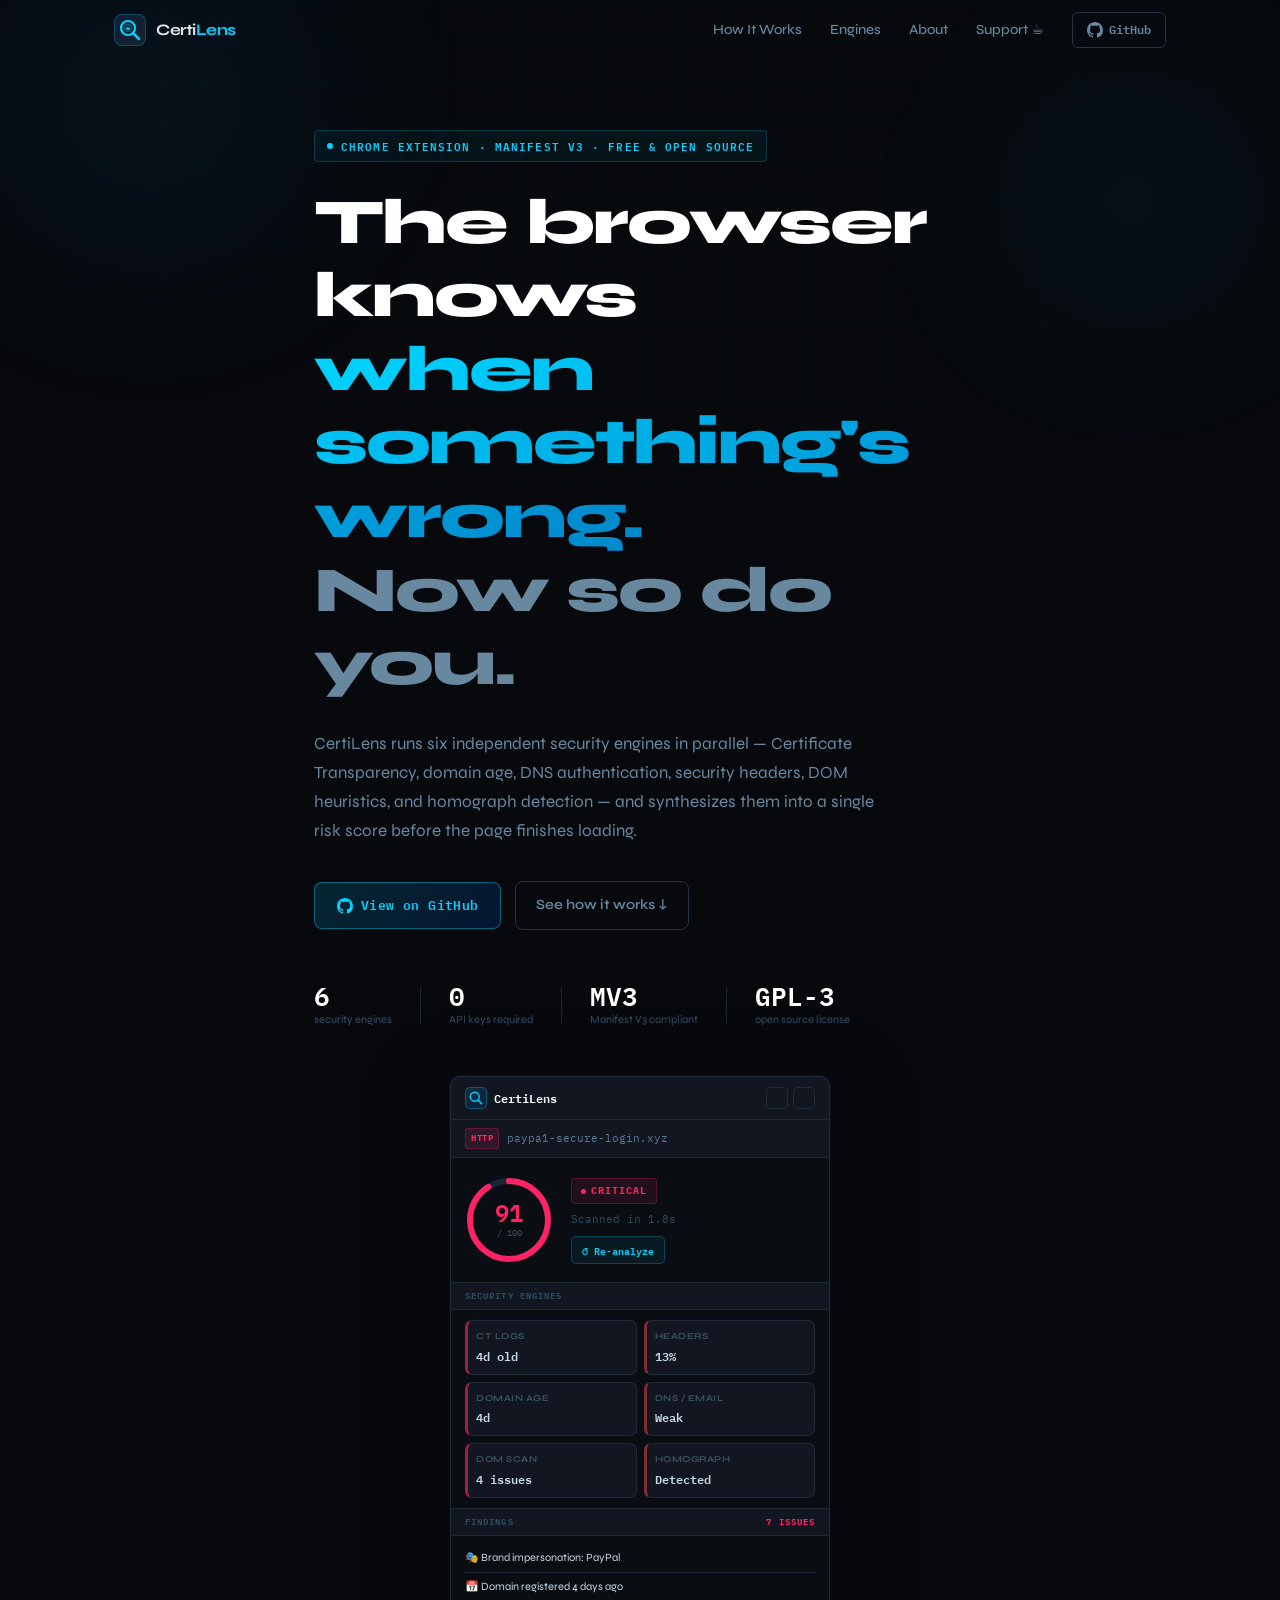
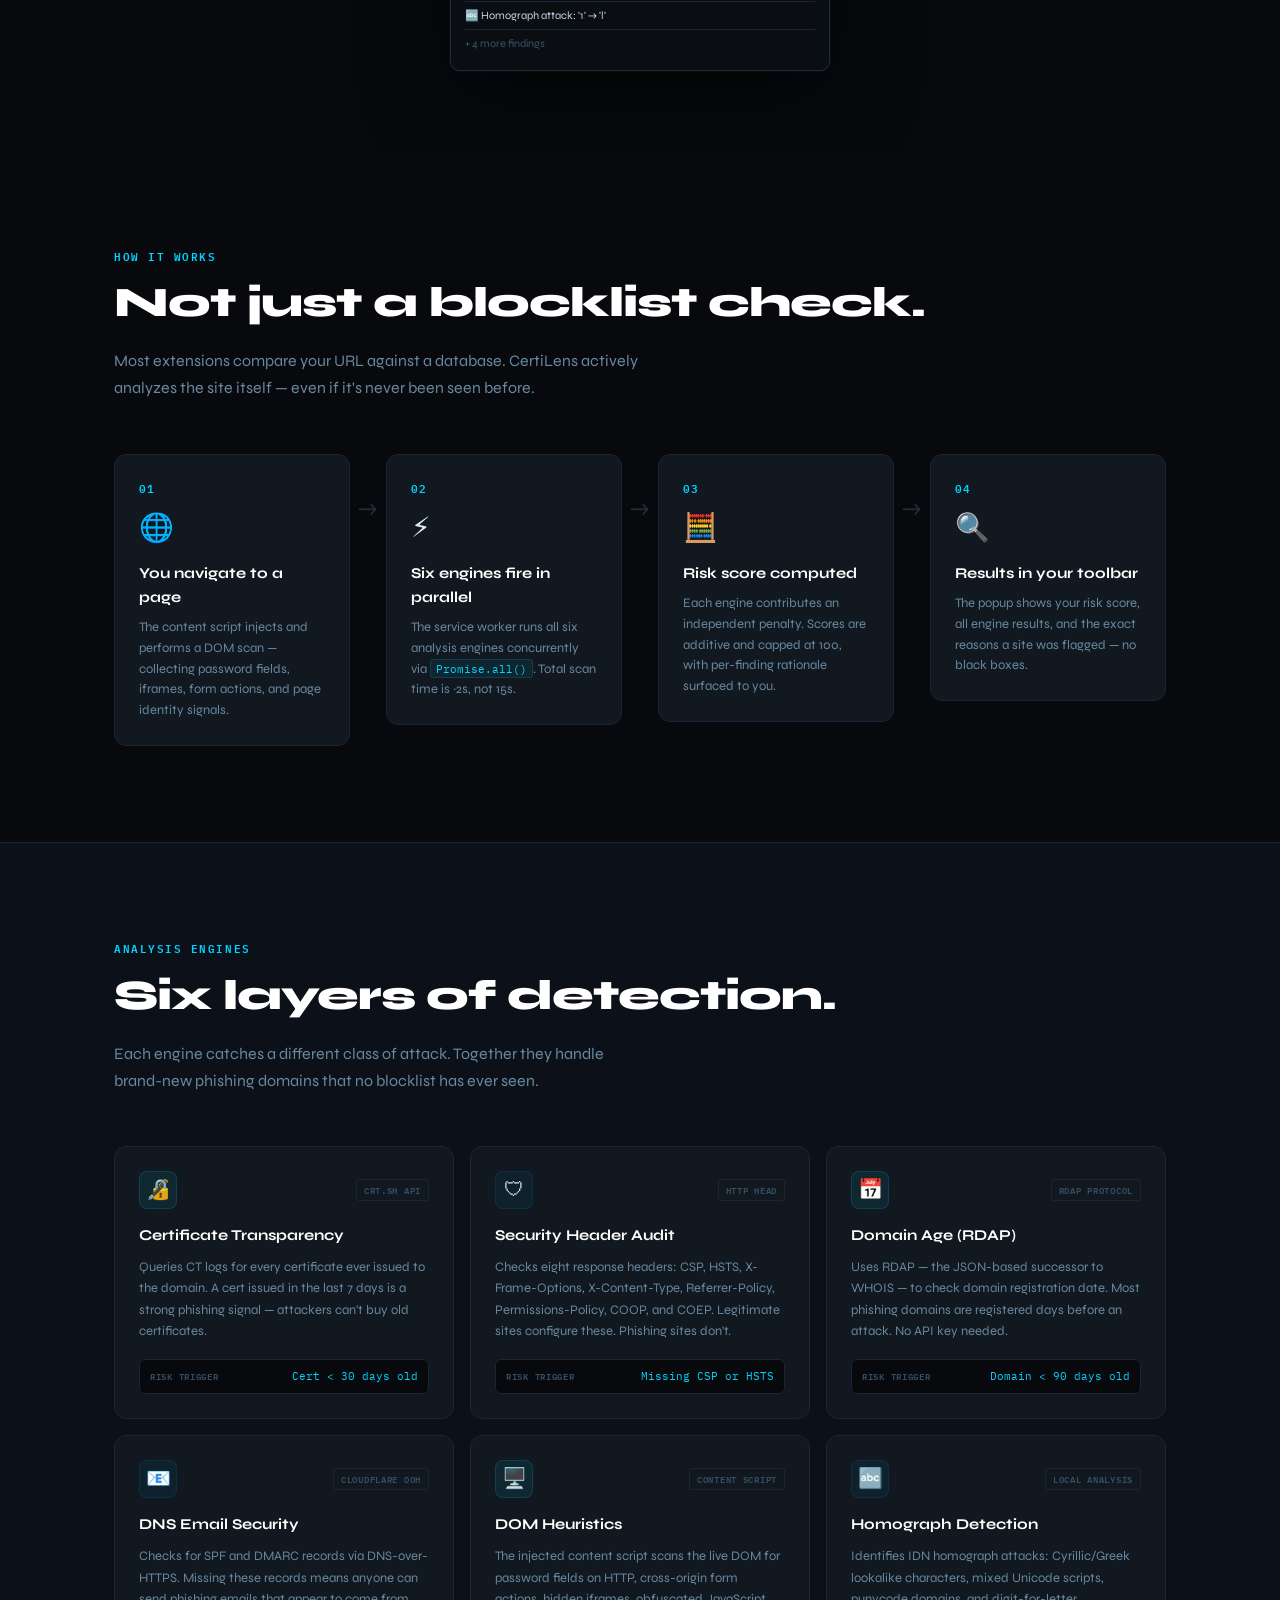
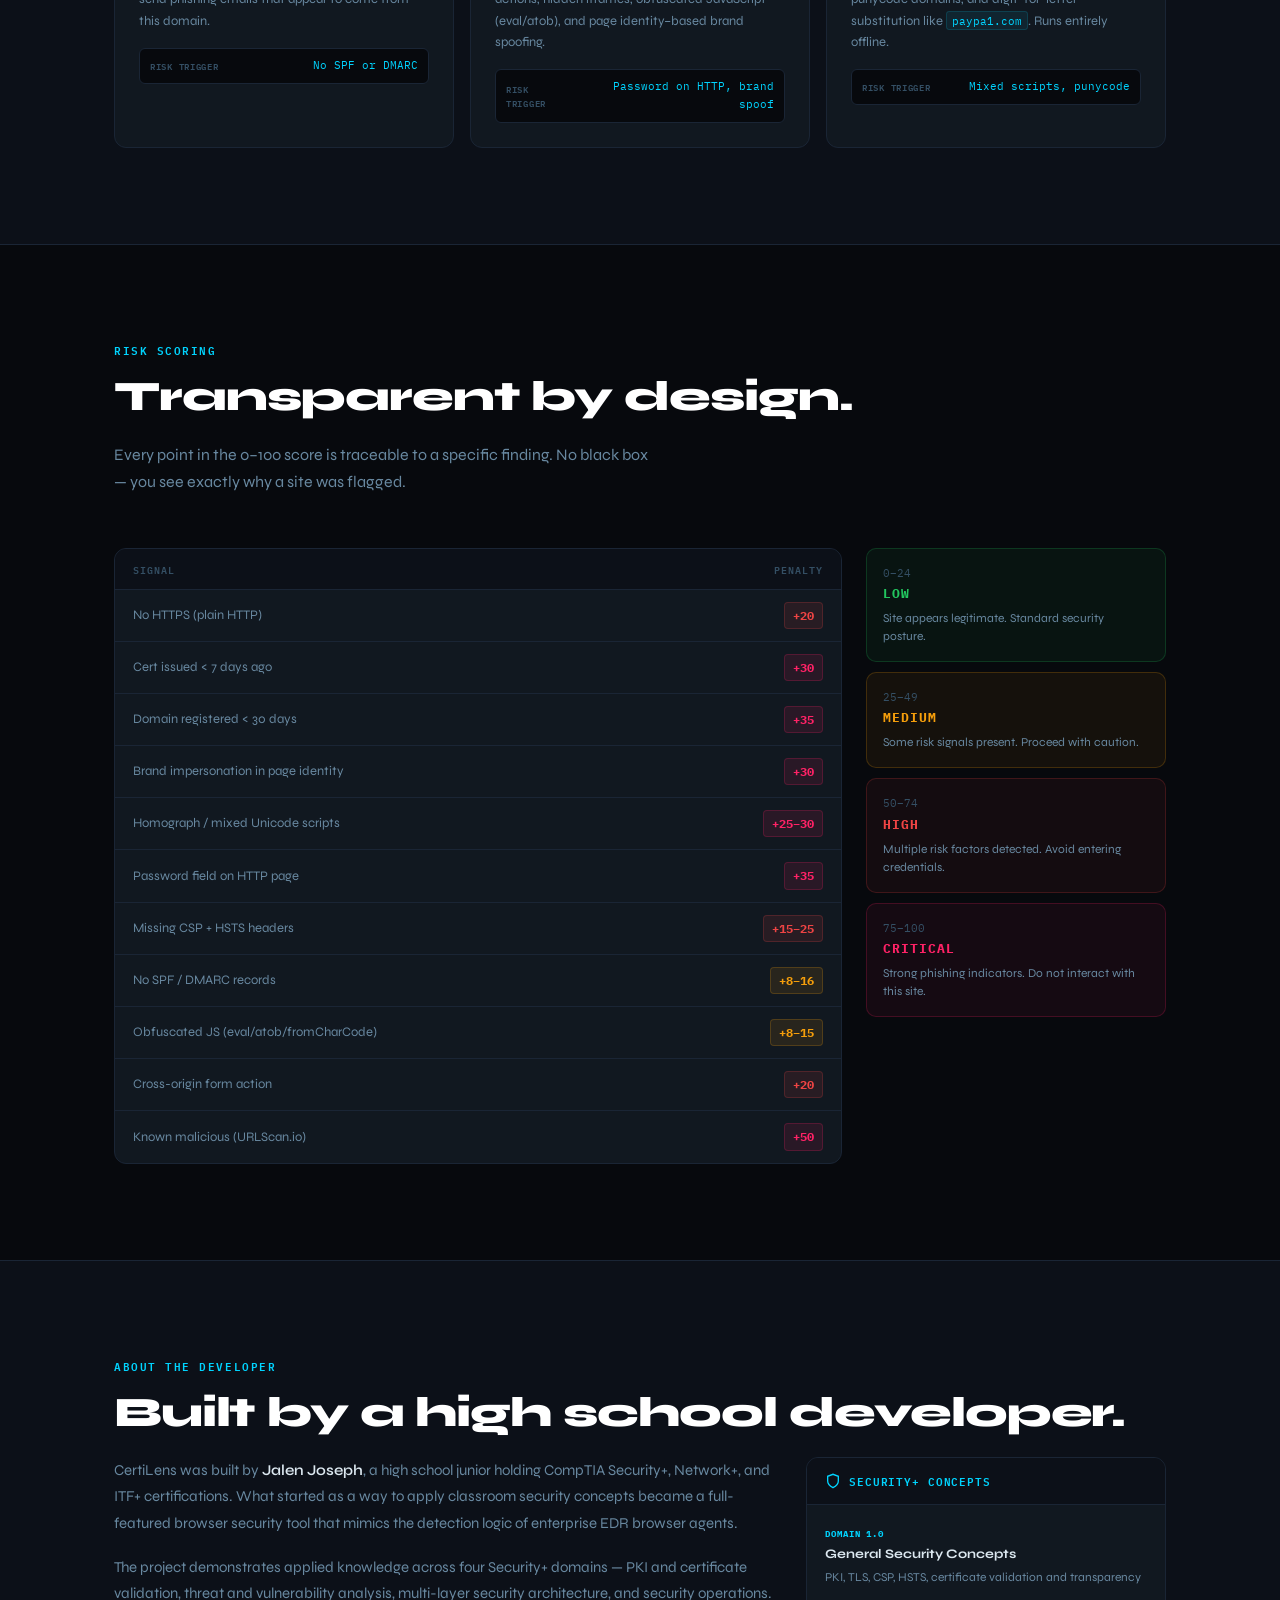
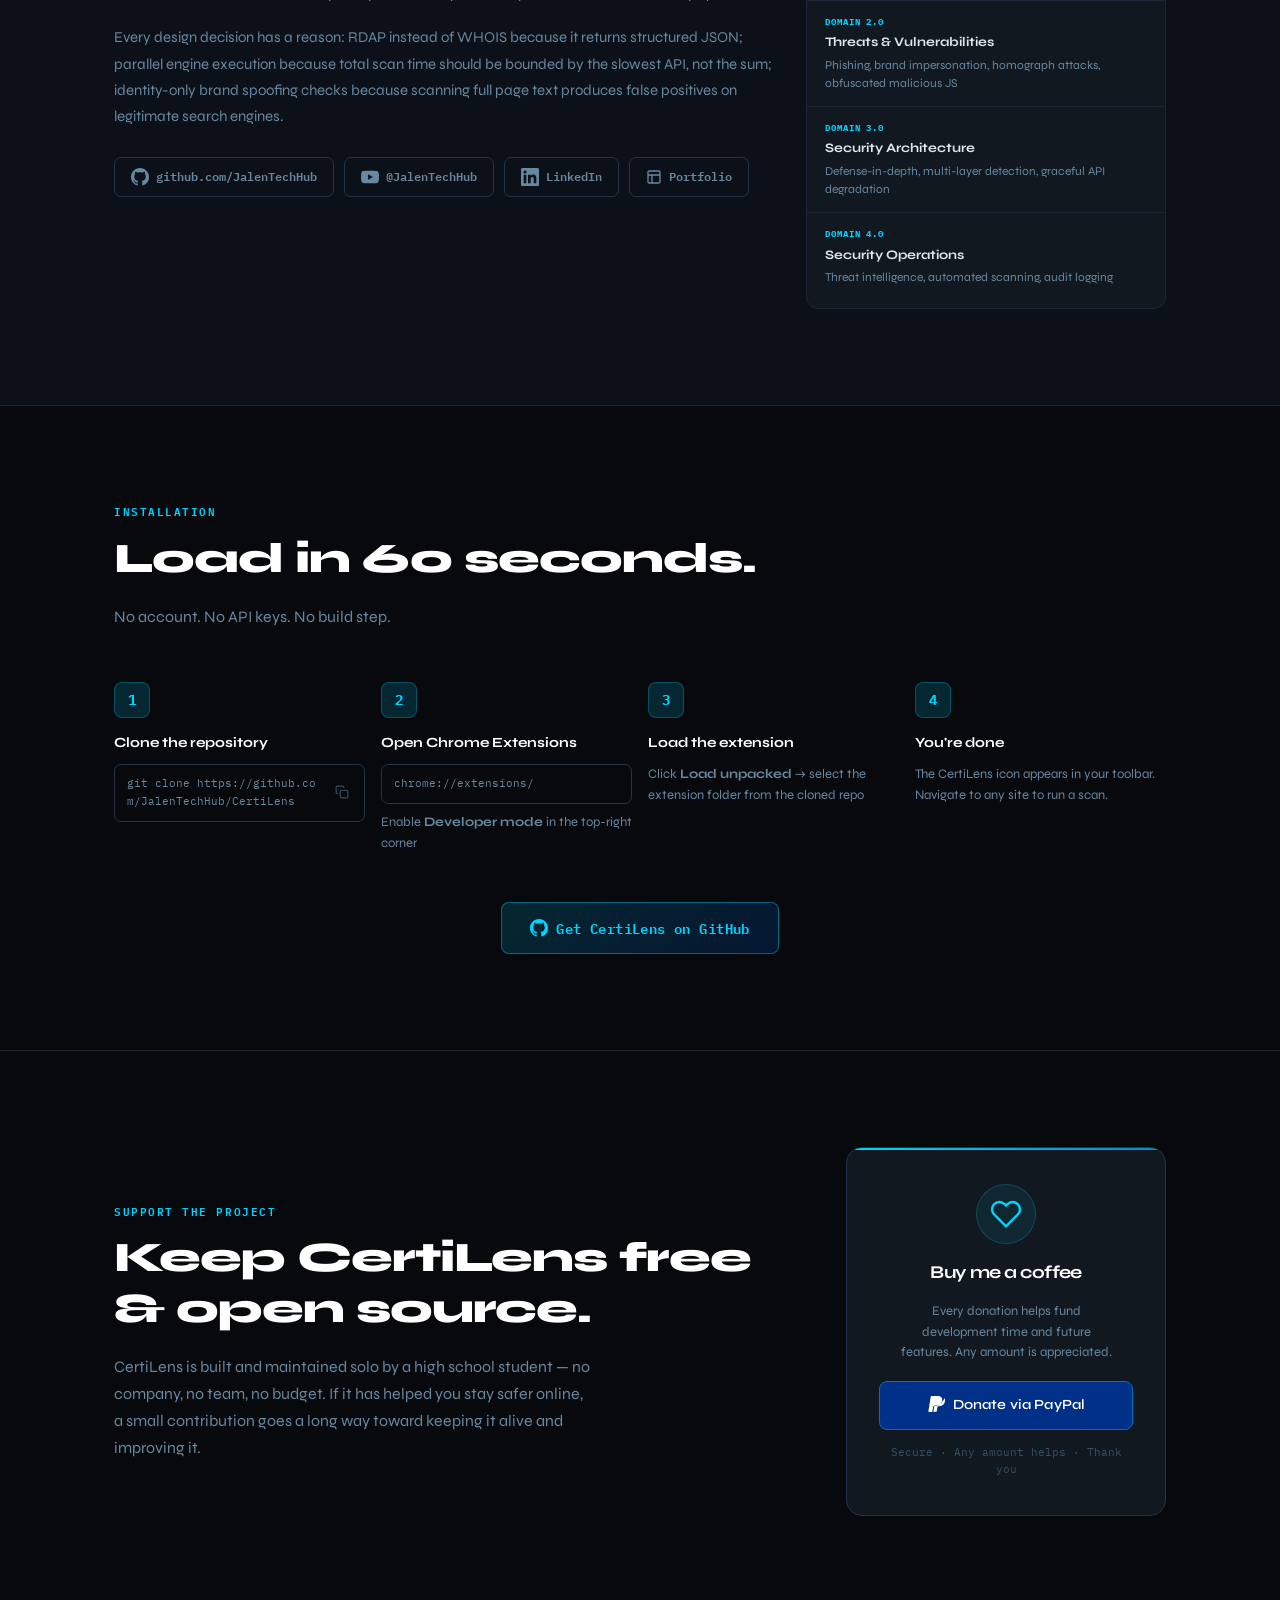
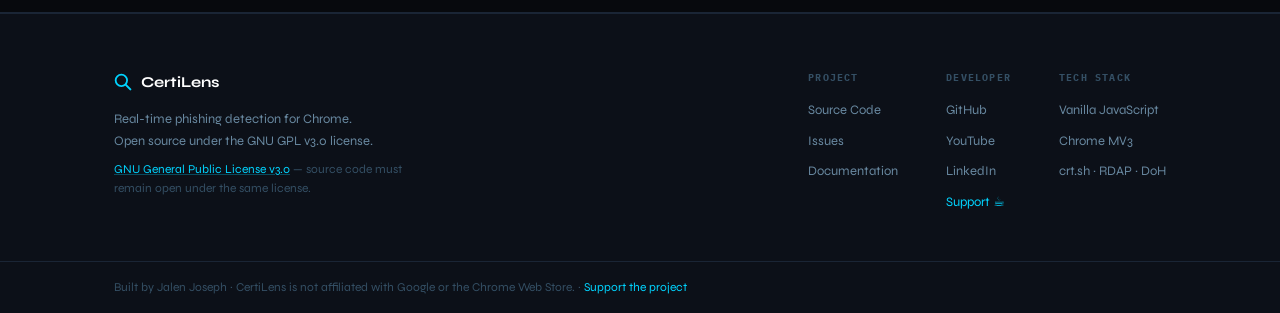
==== index.html @ ed98ba2c "Website Files Added" ====
<!DOCTYPE html>
<html lang="en">
<head>
  <meta charset="UTF-8">
  <meta name="viewport" content="width=device-width, initial-scale=1.0">
  <title>CertiLens — Real-Time Phishing Detection</title>
  <meta name="description" content="CertiLens is a Chrome extension that performs real-time phishing detection using Certificate Transparency logs, security header auditing, WHOIS domain analysis, and DOM heuristics.">
  <meta property="og:title" content="CertiLens — Real-Time Phishing Detection">
  <meta property="og:description" content="Six independent security engines. One risk score. Built by a high school developer passionate about cybersecurity.">
  <meta property="og:type" content="website">
  <link rel="preconnect" href="https://fonts.googleapis.com">
  <link rel="preconnect" href="https://fonts.gstatic.com" crossorigin>
  <link href="https://fonts.googleapis.com/css2?family=IBM+Plex+Mono:ital,wght@0,300;0,400;0,600;1,400&family=Syne:wght@400;600;700;800&display=swap" rel="stylesheet">
  <link rel="stylesheet" href="style.css">
</head>
<body>

  <!-- ── NAV ── -->
  <nav class="nav" id="nav">
    <div class="nav-inner">
      <a href="#" class="nav-logo">
        <div class="nav-logo-mark">
          <svg width="22" height="22" viewBox="0 0 22 22" fill="none">
            <circle cx="9" cy="9" r="7" stroke="#00d4ff" stroke-width="2.2"/>
            <line x1="14.5" y1="14.5" x2="20" y2="20" stroke="#00d4ff" stroke-width="2.5" stroke-linecap="round"/>
            <circle cx="9" cy="9" r="3.5" fill="none" stroke="rgba(0,212,255,0.4)" stroke-width="1.2"/>
            <rect x="7.2" y="8.2" width="3.6" height="2.8" rx="0.6" fill="#00d4ff" opacity="0.9"/>
          </svg>
        </div>
        <span class="nav-logo-text">Certi<em>Lens</em></span>
      </a>
      <div class="nav-links">
        <a href="#how-it-works">How It Works</a>
        <a href="#engines">Engines</a>
        <a href="#about">About</a>
        <a href="#support">Support ☕</a>
        <a href="https://github.com/JalenTechHub/CertiLens" target="_blank" rel="noopener" class="nav-github">
          <svg width="16" height="16" viewBox="0 0 24 24" fill="currentColor"><path d="M12 0C5.37 0 0 5.37 0 12c0 5.31 3.435 9.795 8.205 11.385.6.105.825-.255.825-.57 0-.285-.015-1.23-.015-2.235-3.015.555-3.795-.735-4.035-1.41-.135-.345-.72-1.41-1.23-1.695-.42-.225-1.02-.78-.015-.795.945-.015 1.62.87 1.845 1.23 1.08 1.815 2.805 1.305 3.495.99.105-.78.42-1.305.765-1.605-2.67-.3-5.46-1.335-5.46-5.925 0-1.305.465-2.385 1.23-3.225-.12-.3-.54-1.53.12-3.18 0 0 1.005-.315 3.3 1.23.96-.27 1.98-.405 3-.405s2.04.135 3 .405c2.295-1.56 3.3-1.23 3.3-1.23.66 1.65.24 2.88.12 3.18.765.84 1.23 1.905 1.23 3.225 0 4.605-2.805 5.625-5.475 5.925.435.375.81 1.095.81 2.22 0 1.605-.015 2.895-.015 3.3 0 .315.225.69.825.57A12.02 12.02 0 0024 12c0-6.63-5.37-12-12-12z"/></svg>
          GitHub
        </a>
      </div>
      <button class="nav-menu-btn" id="menuBtn" aria-label="Menu">
        <span></span><span></span><span></span>
      </button>
    </div>
  </nav>

  <!-- ── HERO ── -->
  <section class="hero">
    <div class="hero-grid-bg"></div>
    <div class="hero-glow hero-glow-1"></div>
    <div class="hero-glow hero-glow-2"></div>

    <div class="container hero-inner">
      <div class="hero-eyebrow">
        <span class="eyebrow-dot"></span>
        Chrome Extension · Manifest V3 · Free & Open Source
      </div>

      <h1 class="hero-title">
        The browser knows<br>
        <span class="hero-title-accent">when something's wrong.</span><br>
        <span class="hero-title-sub">Now so do you.</span>
      </h1>

      <p class="hero-desc">
        CertiLens runs six independent security engines in parallel — Certificate Transparency,
        domain age, DNS authentication, security headers, DOM heuristics, and homograph detection —
        and synthesizes them into a single risk score before the page finishes loading.
      </p>

      <div class="hero-cta-row">
        <a href="https://github.com/JalenTechHub/CertiLens" target="_blank" rel="noopener" class="btn-primary">
          <svg width="16" height="16" viewBox="0 0 24 24" fill="currentColor"><path d="M12 0C5.37 0 0 5.37 0 12c0 5.31 3.435 9.795 8.205 11.385.6.105.825-.255.825-.57 0-.285-.015-1.23-.015-2.235-3.015.555-3.795-.735-4.035-1.41-.135-.345-.72-1.41-1.23-1.695-.42-.225-1.02-.78-.015-.795.945-.015 1.62.87 1.845 1.23 1.08 1.815 2.805 1.305 3.495.99.105-.78.42-1.305.765-1.605-2.67-.3-5.46-1.335-5.46-5.925 0-1.305.465-2.385 1.23-3.225-.12-.3-.54-1.53.12-3.18 0 0 1.005-.315 3.3 1.23.96-.27 1.98-.405 3-.405s2.04.135 3 .405c2.295-1.56 3.3-1.23 3.3-1.23.66 1.65.24 2.88.12 3.18.765.84 1.23 1.905 1.23 3.225 0 4.605-2.805 5.625-5.475 5.925.435.375.81 1.095.81 2.22 0 1.605-.015 2.895-.015 3.3 0 .315.225.69.825.57A12.02 12.02 0 0024 12c0-6.63-5.37-12-12-12z"/></svg>
          View on GitHub
        </a>
        <a href="#how-it-works" class="btn-ghost">See how it works ↓</a>
      </div>

      <div class="hero-stats">
        <div class="hero-stat">
          <span class="hero-stat-num">6</span>
          <span class="hero-stat-label">security engines</span>
        </div>
        <div class="hero-stat-div"></div>
        <div class="hero-stat">
          <span class="hero-stat-num">0</span>
          <span class="hero-stat-label">API keys required</span>
        </div>
        <div class="hero-stat-div"></div>
        <div class="hero-stat">
          <span class="hero-stat-num">MV3</span>
          <span class="hero-stat-label">Manifest V3 compliant</span>
        </div>
        <div class="hero-stat-div"></div>
        <div class="hero-stat">
          <span class="hero-stat-num">GPL-3</span>
          <span class="hero-stat-label">open source license</span>
        </div>
      </div>
    </div>

    <!-- Fake popup mockup -->
    <div class="container">
      <div class="popup-mockup" id="popupMockup">
        <div class="pm-header">
          <div class="pm-logo">
            <div class="pm-logo-icon">
              <svg width="14" height="14" viewBox="0 0 22 22" fill="none">
                <circle cx="9" cy="9" r="7" stroke="#00d4ff" stroke-width="2.2"/>
                <line x1="14.5" y1="14.5" x2="20" y2="20" stroke="#00d4ff" stroke-width="2.5" stroke-linecap="round"/>
              </svg>
            </div>
            <span>CertiLens</span>
          </div>
          <div class="pm-actions">
            <div class="pm-btn-dot"></div>
            <div class="pm-btn-dot"></div>
          </div>
        </div>
        <div class="pm-url">
          <span class="pm-badge pm-badge--critical">HTTP</span>
          <span class="pm-url-text">paypa1-secure-login.xyz</span>
        </div>
        <div class="pm-score-row">
          <div class="pm-ring">
            <svg viewBox="0 0 88 88" width="88" height="88">
              <circle cx="44" cy="44" r="39" fill="none" stroke="#1a2535" stroke-width="6"/>
              <circle cx="44" cy="44" r="39" fill="none" stroke="#ff2266" stroke-width="6"
                stroke-linecap="round" stroke-dasharray="245"
                stroke-dashoffset="22" transform="rotate(-90 44 44)"
                class="pm-ring-fill"/>
            </svg>
            <div class="pm-ring-center">
              <span class="pm-score">91</span>
              <span class="pm-score-sub">/ 100</span>
            </div>
          </div>
          <div class="pm-meta">
            <div class="pm-level pm-level--critical">
              <span class="pm-pulse"></span>
              CRITICAL
            </div>
            <div class="pm-duration">Scanned in 1.8s</div>
            <div class="pm-rescan">↺ Re-analyze</div>
          </div>
        </div>
        <div class="pm-section-hdr">Security Engines</div>
        <div class="pm-engines">
          <div class="pm-engine pm-engine--critical"><div class="pm-ename">CT Logs</div><div class="pm-eval">4d old</div></div>
          <div class="pm-engine pm-engine--high"><div class="pm-ename">Headers</div><div class="pm-eval">13%</div></div>
          <div class="pm-engine pm-engine--critical"><div class="pm-ename">Domain Age</div><div class="pm-eval">4d</div></div>
          <div class="pm-engine pm-engine--high"><div class="pm-ename">DNS / Email</div><div class="pm-eval">Weak</div></div>
          <div class="pm-engine pm-engine--critical"><div class="pm-ename">DOM Scan</div><div class="pm-eval">4 issues</div></div>
          <div class="pm-engine pm-engine--high"><div class="pm-ename">Homograph</div><div class="pm-eval">Detected</div></div>
        </div>
        <div class="pm-section-hdr">Findings <span class="pm-findings-count">7 issues</span></div>
        <div class="pm-findings">
          <div class="pm-finding">🎭 Brand impersonation: PayPal</div>
          <div class="pm-finding">📅 Domain registered 4 days ago</div>
          <div class="pm-finding">🔤 Homograph attack: '1' → 'l'</div>
          <div class="pm-finding pm-finding--dim">+ 4 more findings</div>
        </div>
      </div>
    </div>
  </section>

  <!-- ── HOW IT WORKS ── -->
  <section class="section" id="how-it-works">
    <div class="container">
      <div class="section-label">How It Works</div>
      <h2 class="section-title">Not just a blocklist check.</h2>
      <p class="section-desc">
        Most extensions compare your URL against a database. CertiLens actively analyzes the
        site itself — even if it's never been seen before.
      </p>

      <div class="flow">
        <div class="flow-step" style="--i:0">
          <div class="flow-step-num">01</div>
          <div class="flow-step-icon">🌐</div>
          <div class="flow-step-title">You navigate to a page</div>
          <div class="flow-step-desc">The content script injects and performs a DOM scan — collecting password fields, iframes, form actions, and page identity signals.</div>
        </div>
        <div class="flow-arrow">→</div>
        <div class="flow-step" style="--i:1">
          <div class="flow-step-num">02</div>
          <div class="flow-step-icon">⚡</div>
          <div class="flow-step-title">Six engines fire in parallel</div>
          <div class="flow-step-desc">The service worker runs all six analysis engines concurrently via <code>Promise.all()</code>. Total scan time is ~2s, not 15s.</div>
        </div>
        <div class="flow-arrow">→</div>
        <div class="flow-step" style="--i:2">
          <div class="flow-step-num">03</div>
          <div class="flow-step-icon">🧮</div>
          <div class="flow-step-title">Risk score computed</div>
          <div class="flow-step-desc">Each engine contributes an independent penalty. Scores are additive and capped at 100, with per-finding rationale surfaced to you.</div>
        </div>
        <div class="flow-arrow">→</div>
        <div class="flow-step" style="--i:3">
          <div class="flow-step-num">04</div>
          <div class="flow-step-icon">🔍</div>
          <div class="flow-step-title">Results in your toolbar</div>
          <div class="flow-step-desc">The popup shows your risk score, all engine results, and the exact reasons a site was flagged — no black boxes.</div>
        </div>
      </div>
    </div>
  </section>

  <!-- ── ENGINES ── -->
  <section class="section section--alt" id="engines">
    <div class="container">
      <div class="section-label">Analysis Engines</div>
      <h2 class="section-title">Six layers of detection.</h2>
      <p class="section-desc">
        Each engine catches a different class of attack. Together they handle
        brand-new phishing domains that no blocklist has ever seen.
      </p>

      <div class="engines-grid">

        <div class="engine-card" style="--i:0">
          <div class="engine-card-header">
            <div class="engine-icon engine-icon--cyan">🔏</div>
            <div class="engine-badge">crt.sh API</div>
          </div>
          <h3>Certificate Transparency</h3>
          <p>Queries CT logs for every certificate ever issued to the domain. A cert issued in the last 7 days is a strong phishing signal — attackers can't buy old certificates.</p>
          <div class="engine-metric">
            <span class="metric-label">Risk trigger</span>
            <span class="metric-val">Cert &lt; 30 days old</span>
          </div>
        </div>

        <div class="engine-card" style="--i:1">
          <div class="engine-card-header">
            <div class="engine-icon engine-icon--blue">🛡</div>
            <div class="engine-badge">HTTP HEAD</div>
          </div>
          <h3>Security Header Audit</h3>
          <p>Checks eight response headers: CSP, HSTS, X-Frame-Options, X-Content-Type, Referrer-Policy, Permissions-Policy, COOP, and COEP. Legitimate sites configure these. Phishing sites don't.</p>
          <div class="engine-metric">
            <span class="metric-label">Risk trigger</span>
            <span class="metric-val">Missing CSP or HSTS</span>
          </div>
        </div>

        <div class="engine-card" style="--i:2">
          <div class="engine-card-header">
            <div class="engine-icon engine-icon--cyan">📅</div>
            <div class="engine-badge">RDAP Protocol</div>
          </div>
          <h3>Domain Age (RDAP)</h3>
          <p>Uses RDAP — the JSON-based successor to WHOIS — to check domain registration date. Most phishing domains are registered days before an attack. No API key needed.</p>
          <div class="engine-metric">
            <span class="metric-label">Risk trigger</span>
            <span class="metric-val">Domain &lt; 90 days old</span>
          </div>
        </div>

        <div class="engine-card" style="--i:3">
          <div class="engine-card-header">
            <div class="engine-icon engine-icon--blue">📧</div>
            <div class="engine-badge">Cloudflare DoH</div>
          </div>
          <h3>DNS Email Security</h3>
          <p>Checks for SPF and DMARC records via DNS-over-HTTPS. Missing these records means anyone can send phishing emails that appear to come from this domain.</p>
          <div class="engine-metric">
            <span class="metric-label">Risk trigger</span>
            <span class="metric-val">No SPF or DMARC</span>
          </div>
        </div>

        <div class="engine-card" style="--i:4">
          <div class="engine-card-header">
            <div class="engine-icon engine-icon--cyan">🖥️</div>
            <div class="engine-badge">Content Script</div>
          </div>
          <h3>DOM Heuristics</h3>
          <p>The injected content script scans the live DOM for password fields on HTTP, cross-origin form actions, hidden iframes, obfuscated JavaScript (eval/atob), and page identity–based brand spoofing.</p>
          <div class="engine-metric">
            <span class="metric-label">Risk trigger</span>
            <span class="metric-val">Password on HTTP, brand spoof</span>
          </div>
        </div>

        <div class="engine-card" style="--i:5">
          <div class="engine-card-header">
            <div class="engine-icon engine-icon--blue">🔤</div>
            <div class="engine-badge">Local Analysis</div>
          </div>
          <h3>Homograph Detection</h3>
          <p>Identifies IDN homograph attacks: Cyrillic/Greek lookalike characters, mixed Unicode scripts, punycode domains, and digit-for-letter substitution like <code>paypa1.com</code>. Runs entirely offline.</p>
          <div class="engine-metric">
            <span class="metric-label">Risk trigger</span>
            <span class="metric-val">Mixed scripts, punycode</span>
          </div>
        </div>

      </div>
    </div>
  </section>

  <!-- ── RISK SCORING ── -->
  <section class="section" id="scoring">
    <div class="container">
      <div class="section-label">Risk Scoring</div>
      <h2 class="section-title">Transparent by design.</h2>
      <p class="section-desc">
        Every point in the 0–100 score is traceable to a specific finding.
        No black box — you see exactly why a site was flagged.
      </p>

      <div class="scoring-layout">
        <div class="scoring-table">
          <div class="scoring-row scoring-row--header">
            <span>Signal</span><span>Penalty</span>
          </div>
          <div class="scoring-row">
            <span>No HTTPS (plain HTTP)</span><span class="penalty penalty--high">+20</span>
          </div>
          <div class="scoring-row">
            <span>Cert issued &lt; 7 days ago</span><span class="penalty penalty--critical">+30</span>
          </div>
          <div class="scoring-row">
            <span>Domain registered &lt; 30 days</span><span class="penalty penalty--critical">+35</span>
          </div>
          <div class="scoring-row">
            <span>Brand impersonation in page identity</span><span class="penalty penalty--critical">+30</span>
          </div>
          <div class="scoring-row">
            <span>Homograph / mixed Unicode scripts</span><span class="penalty penalty--critical">+25–30</span>
          </div>
          <div class="scoring-row">
            <span>Password field on HTTP page</span><span class="penalty penalty--critical">+35</span>
          </div>
          <div class="scoring-row">
            <span>Missing CSP + HSTS headers</span><span class="penalty penalty--high">+15–25</span>
          </div>
          <div class="scoring-row">
            <span>No SPF / DMARC records</span><span class="penalty penalty--medium">+8–16</span>
          </div>
          <div class="scoring-row">
            <span>Obfuscated JS (eval/atob/fromCharCode)</span><span class="penalty penalty--medium">+8–15</span>
          </div>
          <div class="scoring-row">
            <span>Cross-origin form action</span><span class="penalty penalty--high">+20</span>
          </div>
          <div class="scoring-row">
            <span>Known malicious (URLScan.io)</span><span class="penalty penalty--critical">+50</span>
          </div>
        </div>

        <div class="scoring-levels">
          <div class="level-card level-card--low">
            <div class="level-num">0–24</div>
            <div class="level-name">LOW</div>
            <div class="level-desc">Site appears legitimate. Standard security posture.</div>
          </div>
          <div class="level-card level-card--medium">
            <div class="level-num">25–49</div>
            <div class="level-name">MEDIUM</div>
            <div class="level-desc">Some risk signals present. Proceed with caution.</div>
          </div>
          <div class="level-card level-card--high">
            <div class="level-num">50–74</div>
            <div class="level-name">HIGH</div>
            <div class="level-desc">Multiple risk factors detected. Avoid entering credentials.</div>
          </div>
          <div class="level-card level-card--critical">
            <div class="level-num">75–100</div>
            <div class="level-name">CRITICAL</div>
            <div class="level-desc">Strong phishing indicators. Do not interact with this site.</div>
          </div>
        </div>
      </div>
    </div>
  </section>

  <!-- ── ABOUT ── -->
  <section class="section section--alt" id="about">
    <div class="container">
      <div class="section-label">About the Developer</div>
      <h2 class="section-title">Built by a high school developer.</h2>

      <div class="about-layout">
        <div class="about-text">
          <p>
            CertiLens was built by <strong>Jalen Joseph</strong>, a high school junior
            holding CompTIA Security+, Network+, and ITF+ certifications. What started as a way to apply
            classroom security concepts became a full-featured browser security tool
            that mimics the detection logic of enterprise EDR browser agents.
          </p>
          <p>
            The project demonstrates applied knowledge across four Security+ domains —
            PKI and certificate validation, threat and vulnerability analysis,
            multi-layer security architecture, and security operations.
          </p>
          <p>
            Every design decision has a reason: RDAP instead of WHOIS because it returns
            structured JSON; parallel engine execution because total scan time should be
            bounded by the slowest API, not the sum; identity-only brand spoofing checks
            because scanning full page text produces false positives on legitimate search engines.
          </p>

          <div class="about-links">
            <a href="https://github.com/JalenTechHub" target="_blank" rel="noopener" class="about-link">
              <svg width="18" height="18" viewBox="0 0 24 24" fill="currentColor"><path d="M12 0C5.37 0 0 5.37 0 12c0 5.31 3.435 9.795 8.205 11.385.6.105.825-.255.825-.57 0-.285-.015-1.23-.015-2.235-3.015.555-3.795-.735-4.035-1.41-.135-.345-.72-1.41-1.23-1.695-.42-.225-1.02-.78-.015-.795.945-.015 1.62.87 1.845 1.23 1.08 1.815 2.805 1.305 3.495.99.105-.78.42-1.305.765-1.605-2.67-.3-5.46-1.335-5.46-5.925 0-1.305.465-2.385 1.23-3.225-.12-.3-.54-1.53.12-3.18 0 0 1.005-.315 3.3 1.23.96-.27 1.98-.405 3-.405s2.04.135 3 .405c2.295-1.56 3.3-1.23 3.3-1.23.66 1.65.24 2.88.12 3.18.765.84 1.23 1.905 1.23 3.225 0 4.605-2.805 5.625-5.475 5.925.435.375.81 1.095.81 2.22 0 1.605-.015 2.895-.015 3.3 0 .315.225.69.825.57A12.02 12.02 0 0024 12c0-6.63-5.37-12-12-12z"/></svg>
              github.com/JalenTechHub
            </a>
            <a href="https://www.youtube.com/@JalenTechHub" target="_blank" rel="noopener" class="about-link">
              <svg width="18" height="18" viewBox="0 0 24 24" fill="currentColor"><path d="M23.498 6.186a3.016 3.016 0 00-2.122-2.136C19.505 3.545 12 3.545 12 3.545s-7.505 0-9.377.505A3.017 3.017 0 00.502 6.186C0 8.07 0 12 0 12s0 3.93.502 5.814a3.016 3.016 0 002.122 2.136c1.871.505 9.376.505 9.376.505s7.505 0 9.377-.505a3.015 3.015 0 002.122-2.136C24 15.93 24 12 24 12s0-3.93-.502-5.814zM9.545 15.568V8.432L15.818 12l-6.273 3.568z"/></svg>
              @JalenTechHub
            </a>
            <a href="https://www.linkedin.com/in/jalen-joseph/" target="_blank" rel="noopener" class="about-link">
              <svg width="18" height="18" viewBox="0 0 24 24" fill="currentColor"><path d="M20.447 20.452h-3.554v-5.569c0-1.328-.027-3.037-1.852-3.037-1.853 0-2.136 1.445-2.136 2.939v5.667H9.351V9h3.414v1.561h.046c.477-.9 1.637-1.85 3.37-1.85 3.601 0 4.267 2.37 4.267 5.455v6.286zM5.337 7.433a2.062 2.062 0 01-2.063-2.065 2.064 2.064 0 112.063 2.065zm1.782 13.019H3.555V9h3.564v11.452zM22.225 0H1.771C.792 0 0 .774 0 1.729v20.542C0 23.227.792 24 1.771 24h20.451C23.2 24 24 23.227 24 22.271V1.729C24 .774 23.2 0 22.222 0h.003z"/></svg>
              LinkedIn
            </a>
            <a href="https://jalentechhub.github.io" target="_blank" rel="noopener" class="about-link">
              <svg width="16" height="16" viewBox="0 0 24 24" fill="none" stroke="currentColor" stroke-width="2"><rect x="3" y="3" width="18" height="18" rx="2"/><path d="M3 9h18M9 21V9"/></svg>
              Portfolio
            </a>
          </div>
        </div>

        <div class="secp-card">
          <div class="secp-card-title">
            <svg width="16" height="16" viewBox="0 0 24 24" fill="none" stroke="currentColor" stroke-width="2"><path d="M12 22s8-4 8-10V5l-8-3-8 3v7c0 6 8 10 8 10z"/></svg>
            Security+ Concepts
          </div>
          <div class="secp-item-list">
            <div class="secp-item">
              <div class="secp-domain">Domain 1.0</div>
              <div class="secp-name">General Security Concepts</div>
              <div class="secp-desc">PKI, TLS, CSP, HSTS, certificate validation and transparency</div>
            </div>
            <div class="secp-item">
              <div class="secp-domain">Domain 2.0</div>
              <div class="secp-name">Threats & Vulnerabilities</div>
              <div class="secp-desc">Phishing, brand impersonation, homograph attacks, obfuscated malicious JS</div>
            </div>
            <div class="secp-item">
              <div class="secp-domain">Domain 3.0</div>
              <div class="secp-name">Security Architecture</div>
              <div class="secp-desc">Defense-in-depth, multi-layer detection, graceful API degradation</div>
            </div>
            <div class="secp-item">
              <div class="secp-domain">Domain 4.0</div>
              <div class="secp-name">Security Operations</div>
              <div class="secp-desc">Threat intelligence, automated scanning, audit logging</div>
            </div>
          </div>
        </div>
      </div>
    </div>
  </section>

  <!-- ── INSTALL ── -->
  <section class="section" id="install">
    <div class="container">
      <div class="section-label">Installation</div>
      <h2 class="section-title">Load in 60 seconds.</h2>
      <p class="section-desc">No account. No API keys. No build step.</p>

      <div class="install-steps">
        <div class="install-step" style="--i:0">
          <div class="install-step-num">1</div>
          <div class="install-step-body">
            <div class="install-step-title">Clone the repository</div>
            <div class="install-code">
              <code>git clone https://github.com/JalenTechHub/CertiLens</code>
              <button class="copy-btn" data-copy="git clone https://github.com/JalenTechHub/CertiLens" aria-label="Copy">
                <svg width="14" height="14" viewBox="0 0 24 24" fill="none" stroke="currentColor" stroke-width="2"><rect x="9" y="9" width="13" height="13" rx="2"/><path d="M5 15H4a2 2 0 01-2-2V4a2 2 0 012-2h9a2 2 0 012 2v1"/></svg>
              </button>
            </div>
          </div>
        </div>
        <div class="install-step" style="--i:1">
          <div class="install-step-num">2</div>
          <div class="install-step-body">
            <div class="install-step-title">Open Chrome Extensions</div>
            <div class="install-code">
              <code>chrome://extensions/</code>
            </div>
            <div class="install-step-note">Enable <strong>Developer mode</strong> in the top-right corner</div>
          </div>
        </div>
        <div class="install-step" style="--i:2">
          <div class="install-step-num">3</div>
          <div class="install-step-body">
            <div class="install-step-title">Load the extension</div>
            <div class="install-step-note">Click <strong>Load unpacked</strong> → select the extension folder from the cloned repo</div>
          </div>
        </div>
        <div class="install-step" style="--i:3">
          <div class="install-step-num">4</div>
          <div class="install-step-body">
            <div class="install-step-title">You're done</div>
            <div class="install-step-note">The CertiLens icon appears in your toolbar. Navigate to any site to run a scan.</div>
          </div>
        </div>
      </div>

      <div class="install-cta">
        <a href="https://github.com/JalenTechHub/CertiLens" target="_blank" rel="noopener" class="btn-primary btn-large">
          <svg width="18" height="18" viewBox="0 0 24 24" fill="currentColor"><path d="M12 0C5.37 0 0 5.37 0 12c0 5.31 3.435 9.795 8.205 11.385.6.105.825-.255.825-.57 0-.285-.015-1.23-.015-2.235-3.015.555-3.795-.735-4.035-1.41-.135-.345-.72-1.41-1.23-1.695-.42-.225-1.02-.78-.015-.795.945-.015 1.62.87 1.845 1.23 1.08 1.815 2.805 1.305 3.495.99.105-.78.42-1.305.765-1.605-2.67-.3-5.46-1.335-5.46-5.925 0-1.305.465-2.385 1.23-3.225-.12-.3-.54-1.53.12-3.18 0 0 1.005-.315 3.3 1.23.96-.27 1.98-.405 3-.405s2.04.135 3 .405c2.295-1.56 3.3-1.23 3.3-1.23.66 1.65.24 2.88.12 3.18.765.84 1.23 1.905 1.23 3.225 0 4.605-2.805 5.625-5.475 5.925.435.375.81 1.095.81 2.22 0 1.605-.015 2.895-.015 3.3 0 .315.225.69.825.57A12.02 12.02 0 0024 12c0-6.63-5.37-12-12-12z"/></svg>
          Get CertiLens on GitHub
        </a>
      </div>
    </div>
  </section>


  <!-- ── SUPPORT ── -->
  <section class="section section--support" id="support">
    <div class="container">
      <div class="support-inner">
        <div class="support-text">
          <div class="section-label">Support the Project</div>
          <h2 class="support-title">Keep CertiLens free &amp; open source.</h2>
          <p class="support-desc">
            CertiLens is built and maintained solo by a high school student — no company, no team, no budget.
            If it has helped you stay safer online, a small contribution goes a long way toward keeping it alive and improving it.
          </p>
        </div>
        <div class="support-card">
          <div class="support-card-icon">
            <svg width="32" height="32" viewBox="0 0 24 24" fill="none" stroke="currentColor" stroke-width="1.8"><path d="M20.84 4.61a5.5 5.5 0 00-7.78 0L12 5.67l-1.06-1.06a5.5 5.5 0 00-7.78 7.78l1.06 1.06L12 21.23l7.78-7.78 1.06-1.06a5.5 5.5 0 000-7.78z"/></svg>
          </div>
          <div class="support-card-title">Buy me a coffee</div>
          <div class="support-card-desc">Every donation helps fund development time and future features. Any amount is appreciated.</div>
          <a href="https://paypal.me/JalenTechHub" target="_blank" rel="noopener" class="btn-donate">
            <svg width="18" height="18" viewBox="0 0 24 24" fill="currentColor"><path d="M7.076 21.337H2.47a.641.641 0 01-.633-.74L4.944.901C5.026.382 5.474 0 5.998 0h7.46c2.57 0 4.578.543 5.69 1.81 1.01 1.15 1.304 2.42 1.012 4.287-.023.143-.047.288-.077.437-.983 5.05-4.349 6.797-8.647 6.797h-2.19c-.524 0-.968.382-1.05.9l-1.12 7.106zm14.146-14.42a3.35 3.35 0 00-.607-.541c-.013.076-.026.175-.041.254-.59 3.025-2.566 6.082-8.558 6.082H9.826l-1.325 8.402h3.45c.524 0 .968-.382 1.05-.9l.893-5.658a1.08 1.08 0 011.05-.9h.66c4.29 0 7.468-1.79 8.45-6.84.35-1.764.116-3.106-.832-3.9z"/></svg>
            Donate via PayPal
          </a>
          <div class="support-card-note">Secure · Any amount helps · Thank you</div>
        </div>
      </div>
    </div>
  </section>

  <!-- ── FOOTER ── -->
  <footer class="footer">
    <div class="container footer-inner">
      <div class="footer-left">
        <div class="footer-logo">
          <svg width="18" height="18" viewBox="0 0 22 22" fill="none">
            <circle cx="9" cy="9" r="7" stroke="#00d4ff" stroke-width="2.2"/>
            <line x1="14.5" y1="14.5" x2="20" y2="20" stroke="#00d4ff" stroke-width="2.5" stroke-linecap="round"/>
          </svg>
          <span>CertiLens</span>
        </div>
        <p class="footer-desc">Real-time phishing detection for Chrome.<br>Open source under the GNU GPL v3.0 license.</p>
        <p class="footer-license">
          <a href="https://github.com/JalenTechHub/CertiLens/blob/main/LICENSE" target="_blank" rel="noopener">GNU General Public License v3.0</a>
           — source code must remain open under the same license.
        </p>
      </div>
      <div class="footer-links">
        <div class="footer-col">
          <div class="footer-col-title">Project</div>
          <a href="https://github.com/JalenTechHub/CertiLens" target="_blank" rel="noopener">Source Code</a>
          <a href="https://github.com/JalenTechHub/CertiLens/issues" target="_blank" rel="noopener">Issues</a>
          <a href="https://github.com/JalenTechHub/CertiLens/blob/main/README.md" target="_blank" rel="noopener">Documentation</a>
        </div>
        <div class="footer-col">
          <div class="footer-col-title">Developer</div>
          <a href="https://github.com/JalenTechHub" target="_blank" rel="noopener">GitHub</a>
          <a href="https://www.youtube.com/@JalenTechHub" target="_blank" rel="noopener">YouTube</a>
          <a href="https://www.linkedin.com/in/jalen-joseph/" target="_blank" rel="noopener">LinkedIn</a>
          <a href="https://paypal.me/JalenTechHub" target="_blank" rel="noopener" style="color:var(--accent)">Support ☕</a>
        </div>
        <div class="footer-col">
          <div class="footer-col-title">Tech Stack</div>
          <span>Vanilla JavaScript</span>
          <span>Chrome MV3</span>
          <span>crt.sh · RDAP · DoH</span>
        </div>
      </div>
    </div>
    <div class="footer-bottom">
      <div class="container">
        Built by Jalen Joseph · CertiLens is not affiliated with Google or the Chrome Web Store. · <a href="https://paypal.me/JalenTechHub" target="_blank" rel="noopener" style="color:var(--accent)">Support the project</a>
      </div>
    </div>
  </footer>

  <script src="script.js"></script>
</body>
</html>
---- style.css ----
/* ═══════════════════════════════════════════════════
   CertiLens Pro — Marketing Website
   
   Aesthetic: Industrial terminal. Dark. Precise.
   Fonts: Syne (display) + IBM Plex Mono (code/labels)
   Colors: Near-black bg, cyan accent, clean whites
   ═══════════════════════════════════════════════════ */

:root {
  --bg:         #07090d;
  --bg-2:       #0c1018;
  --surface:    #111820;
  --surface-2:  #161f2c;
  --border:     #1a2535;
  --border-2:   #243348;
  --text:       #dce8f0;
  --text-dim:   #6888a0;
  --text-muted: #344f64;
  --accent:     #00d4ff;
  --accent-2:   #0088cc;
  --accent-glow:rgba(0, 212, 255, 0.15);
  --low:        #22c55e;
  --medium:     #f59e0b;
  --high:       #ef4444;
  --critical:   #ff2266;
  --max-w:      1100px;
}

*, *::before, *::after { box-sizing: border-box; margin: 0; padding: 0; }

html {
  scroll-behavior: smooth;
  font-size: 16px;
}

body {
  background: var(--bg);
  color: var(--text);
  font-family: 'Syne', system-ui, sans-serif;
  line-height: 1.6;
  overflow-x: hidden;
}

.container {
  max-width: var(--max-w);
  margin: 0 auto;
  padding: 0 24px;
}

a { color: inherit; text-decoration: none; }
code {
  font-family: 'IBM Plex Mono', monospace;
  font-size: 0.88em;
  color: var(--accent);
  background: rgba(0, 212, 255, 0.07);
  padding: 1px 5px;
  border-radius: 3px;
  border: 1px solid rgba(0, 212, 255, 0.15);
}

/* ── Scrollbar ── */
::-webkit-scrollbar { width: 6px; }
::-webkit-scrollbar-track { background: var(--bg); }
::-webkit-scrollbar-thumb { background: var(--border-2); border-radius: 3px; }

/* ══════════════════════════════════
   NAV
══════════════════════════════════ */

.nav {
  position: fixed;
  top: 0; left: 0; right: 0;
  z-index: 100;
  transition: background 0.3s, border-color 0.3s;
}

.nav.scrolled {
  background: rgba(7, 9, 13, 0.92);
  backdrop-filter: blur(12px);
  border-bottom: 1px solid var(--border);
}

.nav-inner {
  max-width: var(--max-w);
  margin: 0 auto;
  padding: 0 24px;
  height: 60px;
  display: flex;
  align-items: center;
  justify-content: space-between;
  gap: 32px;
}

.nav-logo {
  display: flex;
  align-items: center;
  gap: 10px;
  font-weight: 700;
  font-size: 16px;
  letter-spacing: -0.03em;
  flex-shrink: 0;
}

.nav-logo-mark {
  width: 32px;
  height: 32px;
  background: linear-gradient(135deg, #0d1f35, #162030);
  border: 1px solid rgba(0, 212, 255, 0.25);
  border-radius: 8px;
  display: flex;
  align-items: center;
  justify-content: center;
}

.nav-logo-text em {
  font-style: normal;
  color: var(--accent);
}

.nav-links {
  display: flex;
  align-items: center;
  gap: 28px;
  font-size: 14px;
  font-weight: 500;
}

.nav-links a {
  color: var(--text-dim);
  transition: color 0.15s;
}

.nav-links a:hover { color: var(--text); }

.nav-github {
  display: flex;
  align-items: center;
  gap: 6px;
  padding: 7px 14px;
  border: 1px solid var(--border-2);
  border-radius: 6px;
  font-family: 'IBM Plex Mono', monospace;
  font-size: 12px;
  font-weight: 600;
  color: var(--text-dim) !important;
  transition: all 0.15s;
}

.nav-github:hover {
  border-color: var(--accent);
  color: var(--accent) !important;
  background: var(--accent-glow);
}

.nav-menu-btn {
  display: none;
  flex-direction: column;
  gap: 4px;
  background: none;
  border: none;
  cursor: pointer;
  padding: 6px;
}

.nav-menu-btn span {
  display: block;
  width: 22px;
  height: 2px;
  background: var(--text-dim);
  border-radius: 2px;
  transition: all 0.2s;
}

/* ══════════════════════════════════
   HERO
══════════════════════════════════ */

.hero {
  position: relative;
  padding: 130px 0 80px;
  overflow: hidden;
}

.hero-grid-bg {
  position: absolute;
  inset: 0;
  background-image:
    linear-gradient(rgba(0, 212, 255, 0.025) 1px, transparent 1px),
    linear-gradient(90deg, rgba(0, 212, 255, 0.025) 1px, transparent 1px);
  background-size: 40px 40px;
  mask-image: radial-gradient(ellipse 80% 60% at 50% 0%, black 20%, transparent 80%);
}

.hero-glow {
  position: absolute;
  border-radius: 50%;
  filter: blur(80px);
  pointer-events: none;
}

.hero-glow-1 {
  width: 500px;
  height: 400px;
  background: radial-gradient(circle, rgba(0, 136, 204, 0.12), transparent 70%);
  top: -100px;
  left: -100px;
}

.hero-glow-2 {
  width: 400px;
  height: 300px;
  background: radial-gradient(circle, rgba(0, 212, 255, 0.08), transparent 70%);
  top: 50px;
  right: -50px;
}

.hero-inner {
  position: relative;
  z-index: 2;
  max-width: 700px;
}

.hero-eyebrow {
  display: inline-flex;
  align-items: center;
  gap: 8px;
  font-family: 'IBM Plex Mono', monospace;
  font-size: 11px;
  font-weight: 600;
  letter-spacing: 0.1em;
  text-transform: uppercase;
  color: var(--accent);
  margin-bottom: 24px;
  padding: 6px 12px;
  border: 1px solid rgba(0, 212, 255, 0.2);
  border-radius: 4px;
  background: rgba(0, 212, 255, 0.05);
  animation: fadeInUp 0.6s ease both;
}

.eyebrow-dot {
  width: 6px;
  height: 6px;
  background: var(--accent);
  border-radius: 50%;
  animation: pulse 2s ease-in-out infinite;
}

@keyframes pulse {
  0%, 100% { opacity: 1; transform: scale(1); }
  50% { opacity: 0.4; transform: scale(0.6); }
}

.hero-title {
  font-size: clamp(38px, 6vw, 64px);
  font-weight: 800;
  line-height: 1.18;
  padding-bottom: 0.1em;
  overflow: visible;
  letter-spacing: -0.03em;
  color: #fff;
  margin-bottom: 24px;
  animation: fadeInUp 0.6s 0.1s ease both;
}

.hero-title-accent {
  background: linear-gradient(135deg, var(--accent), var(--accent-2));
  -webkit-background-clip: text;
  -webkit-text-fill-color: transparent;
  background-clip: text;
}

.hero-title-sub {
  color: var(--text-dim);
}

.hero-desc {
  font-size: 17px;
  line-height: 1.7;
  color: var(--text-dim);
  max-width: 580px;
  margin-bottom: 36px;
  animation: fadeInUp 0.6s 0.2s ease both;
}

.hero-cta-row {
  display: flex;
  align-items: center;
  gap: 14px;
  flex-wrap: wrap;
  margin-bottom: 52px;
  animation: fadeInUp 0.6s 0.3s ease both;
}

.btn-primary {
  display: inline-flex;
  align-items: center;
  gap: 8px;
  padding: 12px 22px;
  background: linear-gradient(135deg, rgba(0, 212, 255, 0.15), rgba(0, 102, 255, 0.15));
  border: 1px solid rgba(0, 212, 255, 0.4);
  border-radius: 8px;
  color: var(--accent);
  font-family: 'IBM Plex Mono', monospace;
  font-size: 13px;
  font-weight: 600;
  letter-spacing: 0.03em;
  transition: all 0.2s;
  cursor: pointer;
}

.btn-primary:hover {
  background: linear-gradient(135deg, rgba(0, 212, 255, 0.25), rgba(0, 102, 255, 0.25));
  border-color: var(--accent);
  transform: translateY(-1px);
  box-shadow: 0 4px 20px rgba(0, 212, 255, 0.15);
}

.btn-large { padding: 14px 28px; font-size: 14px; }

.btn-ghost {
  display: inline-flex;
  align-items: center;
  gap: 6px;
  padding: 12px 20px;
  background: transparent;
  border: 1px solid var(--border-2);
  border-radius: 8px;
  color: var(--text-dim);
  font-size: 14px;
  font-weight: 600;
  transition: all 0.2s;
  cursor: pointer;
}

.btn-ghost:hover {
  border-color: var(--text-dim);
  color: var(--text);
}

.hero-stats {
  display: flex;
  align-items: center;
  gap: 0;
  flex-wrap: wrap;
  animation: fadeInUp 0.6s 0.4s ease both;
}

.hero-stat {
  display: flex;
  flex-direction: column;
  align-items: flex-start;
  padding: 0 28px;
}

.hero-stat:first-child { padding-left: 0; }

.hero-stat-num {
  font-family: 'IBM Plex Mono', monospace;
  font-size: 26px;
  font-weight: 600;
  color: #fff;
  line-height: 1;
}

.hero-stat-label {
  font-size: 11px;
  color: var(--text-muted);
  margin-top: 3px;
}

.hero-stat-div {
  width: 1px;
  height: 36px;
  background: var(--border);
  flex-shrink: 0;
}

/* ── Popup Mockup ── */
.popup-mockup {
  width: 380px;
  background: #0a0e13;
  border: 1px solid #1e2a38;
  border-radius: 10px;
  overflow: hidden;
  margin: 48px auto 0;
  box-shadow: 0 24px 80px rgba(0,0,0,0.6), 0 0 0 1px rgba(0,212,255,0.08);
  animation: fadeInUp 0.7s 0.5s ease both;
  position: relative;
  z-index: 2;
}

.pm-header {
  display: flex;
  align-items: center;
  justify-content: space-between;
  padding: 10px 14px;
  background: #111620;
  border-bottom: 1px solid #1e2a38;
}

.pm-logo {
  display: flex;
  align-items: center;
  gap: 7px;
  font-family: 'IBM Plex Mono', monospace;
  font-size: 12px;
  font-weight: 600;
  color: #fff;
}

.pm-logo-icon {
  width: 22px;
  height: 22px;
  background: linear-gradient(135deg, #00d4ff20, #0066ff20);
  border: 1px solid rgba(0,212,255,0.3);
  border-radius: 5px;
  display: flex;
  align-items: center;
  justify-content: center;
}

.pm-actions { display: flex; gap: 5px; }
.pm-btn-dot {
  width: 22px; height: 22px;
  border: 1px solid #1e2a38;
  border-radius: 4px;
  background: transparent;
}

.pm-url {
  padding: 8px 14px;
  background: #111620;
  border-bottom: 1px solid #1e2a38;
  display: flex;
  align-items: center;
  gap: 8px;
  font-family: 'IBM Plex Mono', monospace;
  font-size: 11px;
  color: #5a7a94;
}

.pm-badge {
  font-size: 9px;
  font-weight: 700;
  padding: 2px 5px;
  border-radius: 3px;
  letter-spacing: 0.06em;
  flex-shrink: 0;
}

.pm-badge--critical {
  background: rgba(255,34,102,0.12);
  color: #ff2266;
  border: 1px solid rgba(255,34,102,0.25);
}

.pm-score-row {
  padding: 18px 14px;
  display: flex;
  align-items: center;
  gap: 18px;
}

.pm-ring {
  position: relative;
  width: 88px;
  height: 88px;
  flex-shrink: 0;
}

.pm-ring-fill {
  animation: ringDraw 1.2s 1s cubic-bezier(0.4,0,0.2,1) both;
}

@keyframes ringDraw {
  from { stroke-dashoffset: 245; }
  to   { stroke-dashoffset: 22; }
}

.pm-ring-center {
  position: absolute;
  inset: 0;
  display: flex;
  flex-direction: column;
  align-items: center;
  justify-content: center;
}

.pm-score {
  font-family: 'IBM Plex Mono', monospace;
  font-size: 24px;
  font-weight: 600;
  color: #ff2266;
  line-height: 1;
}

.pm-score-sub {
  font-family: 'IBM Plex Mono', monospace;
  font-size: 9px;
  color: #3a5060;
  margin-top: 2px;
}

.pm-meta { flex: 1; }

.pm-level {
  display: inline-flex;
  align-items: center;
  gap: 5px;
  font-family: 'IBM Plex Mono', monospace;
  font-size: 10px;
  font-weight: 700;
  letter-spacing: 0.1em;
  padding: 4px 9px;
  border-radius: 4px;
  margin-bottom: 7px;
}

.pm-level--critical {
  background: rgba(255,34,102,0.1);
  color: #ff2266;
  border: 1px solid rgba(255,34,102,0.25);
}

.pm-pulse {
  width: 5px; height: 5px;
  background: currentColor;
  border-radius: 50%;
  animation: pulse 1.5s ease-in-out infinite;
}

.pm-duration { font-size: 11px; color: #2e4a5e; font-family: 'IBM Plex Mono', monospace; }
.pm-rescan {
  margin-top: 7px;
  display: inline-block;
  font-family: 'IBM Plex Mono', monospace;
  font-size: 10px;
  font-weight: 600;
  color: #00d4ff;
  padding: 5px 10px;
  border: 1px solid rgba(0,212,255,0.25);
  border-radius: 5px;
  background: rgba(0,212,255,0.06);
}

.pm-section-hdr {
  padding: 6px 14px;
  font-family: 'IBM Plex Mono', monospace;
  font-size: 9px;
  font-weight: 700;
  color: #2e4a5e;
  letter-spacing: 0.12em;
  text-transform: uppercase;
  border-top: 1px solid #1e2a38;
  border-bottom: 1px solid #1e2a38;
  background: #111620;
  display: flex;
  align-items: center;
  justify-content: space-between;
}

.pm-findings-count {
  color: #ff2266;
  font-size: 9px;
}

.pm-engines {
  display: grid;
  grid-template-columns: 1fr 1fr;
  gap: 7px;
  padding: 10px 14px;
}

.pm-engine {
  background: #111620;
  border: 1px solid #1e2a38;
  border-radius: 7px;
  padding: 8px;
  border-left-width: 3px;
}

.pm-engine--critical { border-left-color: rgba(255,34,102,0.6); }
.pm-engine--high     { border-left-color: rgba(239,68,68,0.5); }

.pm-ename {
  font-size: 9px;
  font-weight: 700;
  letter-spacing: 0.06em;
  text-transform: uppercase;
  color: #3a5060;
  margin-bottom: 3px;
}

.pm-eval {
  font-family: 'IBM Plex Mono', monospace;
  font-size: 12px;
  font-weight: 600;
  color: #c8d8e8;
}

.pm-findings {
  padding: 8px 14px 12px;
}

.pm-finding {
  font-size: 11px;
  color: #c8d8e8;
  padding: 5px 0;
  border-bottom: 1px solid #1a2535;
}

.pm-finding:last-child { border-bottom: none; }
.pm-finding--dim { color: #3a5060; }

/* ══════════════════════════════════
   SECTIONS
══════════════════════════════════ */

.section {
  padding: 96px 0;
}

.section--alt {
  background: var(--bg-2);
  border-top: 1px solid var(--border);
  border-bottom: 1px solid var(--border);
}

.section-label {
  font-family: 'IBM Plex Mono', monospace;
  font-size: 11px;
  font-weight: 600;
  letter-spacing: 0.14em;
  text-transform: uppercase;
  color: var(--accent);
  margin-bottom: 14px;
}

.section-title {
  overflow: visible;
  padding-bottom: 0.08em;
  font-size: clamp(28px, 4vw, 42px);
  font-weight: 800;
  letter-spacing: -0.025em;
  color: #fff;
  margin-bottom: 16px;
  line-height: 1.1;
}

.section-desc {
  font-size: 16px;
  color: var(--text-dim);
  max-width: 540px;
  line-height: 1.7;
  margin-bottom: 52px;
}

/* ── Flow ── */
.flow {
  display: grid;
  grid-template-columns: 1fr auto 1fr auto 1fr auto 1fr;
  gap: 0;
  align-items: start;
}

.flow-arrow {
  color: var(--text-muted);
  font-size: 24px;
  padding-top: 36px;
  padding: 36px 8px 0;
  opacity: 0.5;
}

.flow-step {
  background: var(--surface);
  border: 1px solid var(--border);
  border-radius: 12px;
  padding: 24px;
  opacity: 0;
  transform: translateY(16px);
  transition: opacity 0.5s calc(var(--i) * 0.1s) ease,
              transform 0.5s calc(var(--i) * 0.1s) ease;
}

.flow-step.visible {
  opacity: 1;
  transform: translateY(0);
}

.flow-step-num {
  font-family: 'IBM Plex Mono', monospace;
  font-size: 11px;
  font-weight: 600;
  color: var(--accent);
  letter-spacing: 0.08em;
  margin-bottom: 10px;
}

.flow-step-icon {
  font-size: 28px;
  margin-bottom: 10px;
}

.flow-step-title {
  font-size: 15px;
  font-weight: 700;
  color: #fff;
  margin-bottom: 8px;
}

.flow-step-desc {
  font-size: 13px;
  color: var(--text-dim);
  line-height: 1.6;
}

/* ── Engines Grid ── */
.engines-grid {
  display: grid;
  grid-template-columns: repeat(3, 1fr);
  gap: 16px;
}

.engine-card {
  background: var(--surface);
  border: 1px solid var(--border);
  border-radius: 12px;
  padding: 24px;
  opacity: 0;
  transform: translateY(20px);
  transition: opacity 0.5s calc(var(--i) * 0.08s) ease,
              transform 0.5s calc(var(--i) * 0.08s) ease,
              border-color 0.2s;
}

.engine-card.visible {
  opacity: 1;
  transform: translateY(0);
}

.engine-card:hover {
  border-color: var(--border-2);
  background: var(--surface-2);
}

.engine-card-header {
  display: flex;
  align-items: center;
  justify-content: space-between;
  margin-bottom: 14px;
}

.engine-icon {
  width: 38px;
  height: 38px;
  border-radius: 8px;
  display: flex;
  align-items: center;
  justify-content: center;
  font-size: 20px;
}

.engine-icon--cyan { background: rgba(0, 212, 255, 0.08); border: 1px solid rgba(0, 212, 255, 0.15); }
.engine-icon--blue { background: rgba(0, 136, 204, 0.08); border: 1px solid rgba(0, 136, 204, 0.15); }

.engine-badge {
  font-family: 'IBM Plex Mono', monospace;
  font-size: 9px;
  font-weight: 600;
  letter-spacing: 0.08em;
  text-transform: uppercase;
  color: var(--text-muted);
  padding: 3px 7px;
  border: 1px solid var(--border);
  border-radius: 3px;
}

.engine-card h3 {
  font-size: 15px;
  font-weight: 700;
  color: #fff;
  margin-bottom: 10px;
}

.engine-card p {
  font-size: 13px;
  color: var(--text-dim);
  line-height: 1.65;
  margin-bottom: 16px;
}

.engine-metric {
  display: flex;
  align-items: center;
  justify-content: space-between;
  padding: 8px 10px;
  background: var(--bg);
  border: 1px solid var(--border);
  border-radius: 6px;
  gap: 8px;
}

.metric-label {
  font-family: 'IBM Plex Mono', monospace;
  font-size: 9px;
  font-weight: 600;
  color: var(--text-muted);
  letter-spacing: 0.08em;
  text-transform: uppercase;
}

.metric-val {
  font-family: 'IBM Plex Mono', monospace;
  font-size: 11px;
  color: var(--accent);
  text-align: right;
}

/* ── Scoring ── */
.scoring-layout {
  display: grid;
  grid-template-columns: 1fr 300px;
  gap: 24px;
  align-items: start;
}

.scoring-table {
  background: var(--surface);
  border: 1px solid var(--border);
  border-radius: 12px;
  overflow: hidden;
}

.scoring-row {
  display: grid;
  grid-template-columns: 1fr auto;
  padding: 12px 18px;
  border-bottom: 1px solid var(--border);
  align-items: center;
  font-size: 13px;
  color: var(--text-dim);
  gap: 16px;
}

.scoring-row:last-child { border-bottom: none; }

.scoring-row--header {
  background: var(--bg-2);
  font-family: 'IBM Plex Mono', monospace;
  font-size: 10px;
  font-weight: 600;
  letter-spacing: 0.1em;
  text-transform: uppercase;
  color: var(--text-muted);
}

.penalty {
  font-family: 'IBM Plex Mono', monospace;
  font-size: 12px;
  font-weight: 700;
  padding: 3px 8px;
  border-radius: 4px;
  white-space: nowrap;
}

.penalty--medium   { background: rgba(245,158,11,0.1); color: var(--medium); border: 1px solid rgba(245,158,11,0.2); }
.penalty--high     { background: rgba(239,68,68,0.1);  color: var(--high);   border: 1px solid rgba(239,68,68,0.2); }
.penalty--critical { background: rgba(255,34,102,0.1); color: var(--critical);border: 1px solid rgba(255,34,102,0.2); }

.scoring-levels {
  display: flex;
  flex-direction: column;
  gap: 10px;
}

.level-card {
  padding: 16px;
  border-radius: 10px;
  border: 1px solid;
}

.level-card--low      { background: rgba(34,197,94,0.06);    border-color: rgba(34,197,94,0.2); }
.level-card--medium   { background: rgba(245,158,11,0.06);   border-color: rgba(245,158,11,0.2); }
.level-card--high     { background: rgba(239,68,68,0.06);    border-color: rgba(239,68,68,0.2); }
.level-card--critical { background: rgba(255,34,102,0.06);   border-color: rgba(255,34,102,0.2); }

.level-num {
  font-family: 'IBM Plex Mono', monospace;
  font-size: 11px;
  color: var(--text-muted);
  margin-bottom: 2px;
}

.level-name {
  font-family: 'IBM Plex Mono', monospace;
  font-size: 13px;
  font-weight: 700;
  letter-spacing: 0.08em;
  margin-bottom: 4px;
}

.level-card--low      .level-name { color: var(--low); }
.level-card--medium   .level-name { color: var(--medium); }
.level-card--high     .level-name { color: var(--high); }
.level-card--critical .level-name { color: var(--critical); }

.level-desc { font-size: 12px; color: var(--text-dim); line-height: 1.5; }

/* ── About ── */
.about-layout {
  display: grid;
  grid-template-columns: 1fr 360px;
  gap: 32px;
  align-items: start;
}

.about-text p {
  font-size: 15px;
  color: var(--text-dim);
  line-height: 1.75;
  margin-bottom: 18px;
}

.about-text strong { color: var(--text); font-weight: 600; }

.about-links {
  display: flex;
  flex-wrap: wrap;
  gap: 10px;
  margin-top: 28px;
}

.about-link {
  display: inline-flex;
  align-items: center;
  gap: 7px;
  padding: 9px 16px;
  border: 1px solid var(--border-2);
  border-radius: 7px;
  font-family: 'IBM Plex Mono', monospace;
  font-size: 12px;
  font-weight: 600;
  color: var(--text-dim);
  transition: all 0.15s;
}

.about-link:hover {
  border-color: var(--accent);
  color: var(--accent);
  background: var(--accent-glow);
}

.secp-card {
  background: var(--surface);
  border: 1px solid var(--border);
  border-radius: 12px;
  overflow: hidden;
}

.secp-card-title {
  display: flex;
  align-items: center;
  gap: 8px;
  padding: 14px 18px;
  background: var(--bg-2);
  border-bottom: 1px solid var(--border);
  font-family: 'IBM Plex Mono', monospace;
  font-size: 11px;
  font-weight: 600;
  letter-spacing: 0.08em;
  text-transform: uppercase;
  color: var(--accent);
}

.secp-item-list { padding: 8px 0; }

.secp-item {
  padding: 14px 18px;
  border-bottom: 1px solid var(--border);
}

.secp-item:last-child { border-bottom: none; }

.secp-domain {
  font-family: 'IBM Plex Mono', monospace;
  font-size: 9px;
  font-weight: 700;
  color: var(--accent);
  letter-spacing: 0.1em;
  text-transform: uppercase;
  margin-bottom: 3px;
}

.secp-name {
  font-size: 13px;
  font-weight: 700;
  color: var(--text);
  margin-bottom: 3px;
}

.secp-desc { font-size: 12px; color: var(--text-dim); line-height: 1.5; }

/* ── Install ── */
.install-steps {
  display: grid;
  grid-template-columns: repeat(4, 1fr);
  gap: 16px;
  margin-bottom: 48px;
}

.install-step {
  opacity: 0;
  transform: translateY(16px);
  transition: opacity 0.5s calc(var(--i) * 0.1s) ease,
              transform 0.5s calc(var(--i) * 0.1s) ease;
}

.install-step.visible {
  opacity: 1;
  transform: translateY(0);
}

.install-step-num {
  width: 36px;
  height: 36px;
  background: var(--accent-glow);
  border: 1px solid rgba(0, 212, 255, 0.25);
  border-radius: 8px;
  display: flex;
  align-items: center;
  justify-content: center;
  font-family: 'IBM Plex Mono', monospace;
  font-size: 14px;
  font-weight: 700;
  color: var(--accent);
  margin-bottom: 14px;
}

.install-step-body {}

.install-step-title {
  font-size: 14px;
  font-weight: 700;
  color: #fff;
  margin-bottom: 10px;
}

.install-code {
  background: var(--bg);
  border: 1px solid var(--border-2);
  border-radius: 7px;
  padding: 10px 12px;
  display: flex;
  align-items: center;
  justify-content: space-between;
  gap: 8px;
  margin-bottom: 8px;
}

.install-code code {
  background: none;
  border: none;
  padding: 0;
  font-size: 11px;
  color: var(--text-dim);
  word-break: break-all;
}

.copy-btn {
  background: none;
  border: none;
  color: var(--text-muted);
  cursor: pointer;
  padding: 3px;
  border-radius: 3px;
  transition: color 0.15s;
  flex-shrink: 0;
}

.copy-btn:hover { color: var(--accent); }
.copy-btn.copied { color: var(--low); }

.install-step-note {
  font-size: 13px;
  color: var(--text-dim);
  line-height: 1.6;
}

.install-cta { text-align: center; }

/* ── Footer ── */
.footer {
  background: var(--bg-2);
  border-top: 1px solid var(--border);
}

.footer-inner {
  display: grid;
  grid-template-columns: 1fr auto;
  gap: 60px;
  align-items: start;
  padding: 56px 24px 48px;
}

.footer-logo {
  display: flex;
  align-items: center;
  gap: 9px;
  font-size: 15px;
  font-weight: 700;
  color: #fff;
  margin-bottom: 14px;
}

.footer-desc {
  font-size: 13px;
  color: var(--text-dim);
  line-height: 1.7;
  max-width: 320px;
  margin-bottom: 8px;
}

.footer-license {
  font-size: 12px;
  color: var(--text-muted);
  line-height: 1.6;
  max-width: 320px;
}

.footer-license a {
  color: var(--accent);
  text-decoration: underline;
  text-decoration-color: rgba(0, 212, 255, 0.3);
}

.footer-links {
  display: flex;
  gap: 48px;
}

.footer-col {
  display: flex;
  flex-direction: column;
  gap: 10px;
}

.footer-col-title {
  font-family: 'IBM Plex Mono', monospace;
  font-size: 10px;
  font-weight: 700;
  letter-spacing: 0.12em;
  text-transform: uppercase;
  color: var(--text-muted);
  margin-bottom: 4px;
}

.footer-col a, .footer-col span {
  font-size: 13px;
  color: var(--text-dim);
  transition: color 0.15s;
}

.footer-col a:hover { color: var(--text); }

.footer-bottom {
  padding: 16px 0;
  border-top: 1px solid var(--border);
  font-size: 12px;
  color: var(--text-muted);
}

/* ══════════════════════════════════
   ANIMATIONS
══════════════════════════════════ */

@keyframes fadeInUp {
  from { opacity: 0; transform: translateY(20px); }
  to   { opacity: 1; transform: translateY(0); }
}

/* ══════════════════════════════════
   RESPONSIVE
══════════════════════════════════ */

@media (max-width: 900px) {
  .flow {
    grid-template-columns: 1fr;
    gap: 12px;
  }
  .flow-arrow { display: none; }

  .engines-grid {
    grid-template-columns: repeat(2, 1fr);
  }

  .scoring-layout {
    grid-template-columns: 1fr;
  }

  .about-layout {
    grid-template-columns: 1fr;
  }

  .install-steps {
    grid-template-columns: repeat(2, 1fr);
  }

  .footer-inner {
    grid-template-columns: 1fr;
    gap: 40px;
  }

  .hero-stats {
    gap: 16px;
  }

  .hero-stat-div { display: none; }
  .hero-stat { padding: 0; }
}

@media (max-width: 640px) {
  .nav-links { display: none; }
  .nav-menu-btn { display: flex; }

  .nav-links.open {
    display: flex;
    flex-direction: column;
    position: fixed;
    top: 60px; left: 0; right: 0;
    background: rgba(7, 9, 13, 0.98);
    padding: 20px 24px;
    gap: 20px;
    border-bottom: 1px solid var(--border);
    z-index: 99;
  }

  .engines-grid {
    grid-template-columns: 1fr;
  }

  .install-steps {
    grid-template-columns: 1fr;
  }

  .popup-mockup {
    width: 100%;
    max-width: 380px;
  }

  .footer-links {
    flex-wrap: wrap;
    gap: 32px;
  }
}

/* ══════════════════════════════════
   HEADING CLIP FIX
   Syne at large sizes clips descenders
   with tight line-height — fix with
   padding + overflow visible
══════════════════════════════════ */

.hero-title {
  line-height: 1.15 !important;
  padding-bottom: 0.08em;
  overflow: visible !important;
}

.section-title {
  overflow: visible;
  padding-bottom: 0.08em;
  line-height: 1.2 !important;
  padding-bottom: 0.06em;
  overflow: visible !important;
}

.support-title {
  line-height: 1.2;
  padding-bottom: 0.06em;
  overflow: visible;
}

/* ══════════════════════════════════
   SUPPORT SECTION
══════════════════════════════════ */

.section--support {
  background: var(--bg);
  border-top: 1px solid var(--border);
  border-bottom: 1px solid var(--border);
}

.support-inner {
  display: grid;
  grid-template-columns: 1fr auto;
  gap: 64px;
  align-items: center;
}

.support-title {
  font-size: clamp(28px, 4vw, 42px);
  font-weight: 800;
  letter-spacing: -0.025em;
  color: #fff;
  margin-bottom: 16px;
}

.support-desc {
  font-size: 16px;
  line-height: 1.7;
  color: var(--text-dim);
  max-width: 480px;
}

.support-card {
  background: var(--surface);
  border: 1px solid var(--border-2);
  border-radius: 16px;
  padding: 36px 32px;
  text-align: center;
  min-width: 280px;
  max-width: 320px;
  display: flex;
  flex-direction: column;
  align-items: center;
  gap: 14px;
  position: relative;
  overflow: hidden;
}

.support-card::before {
  content: '';
  position: absolute;
  top: 0; left: 0; right: 0;
  height: 2px;
  background: linear-gradient(90deg, var(--accent), var(--accent-2));
}

.support-card-icon {
  width: 60px;
  height: 60px;
  border-radius: 50%;
  background: rgba(0, 212, 255, 0.08);
  border: 1px solid rgba(0, 212, 255, 0.2);
  display: flex;
  align-items: center;
  justify-content: center;
  color: var(--accent);
}

.support-card-title {
  font-size: 18px;
  font-weight: 700;
  color: #fff;
  letter-spacing: -0.03em;
}

.support-card-desc {
  font-size: 13px;
  color: var(--text-dim);
  line-height: 1.6;
  max-width: 220px;
}

.btn-donate {
  display: inline-flex;
  align-items: center;
  gap: 8px;
  background: #003087;
  color: #fff;
  border: 1px solid #0070ba;
  padding: 12px 24px;
  border-radius: 8px;
  font-size: 14px;
  font-weight: 600;
  transition: background 0.2s, transform 0.15s;
  letter-spacing: 0.01em;
  margin-top: 4px;
  width: 100%;
  justify-content: center;
}

.btn-donate:hover {
  background: #0070ba;
  transform: translateY(-1px);
}

.support-card-note {
  font-size: 11px;
  color: var(--text-muted);
  font-family: 'IBM Plex Mono', monospace;
}

/* Add Support link to nav footer-col */
.footer-col a[href*="paypal"] {
  color: var(--accent);
}

@media (max-width: 768px) {
  .support-inner {
    grid-template-columns: 1fr;
    gap: 36px;
  }
  .support-card {
    max-width: 100%;
    min-width: unset;
  }
}
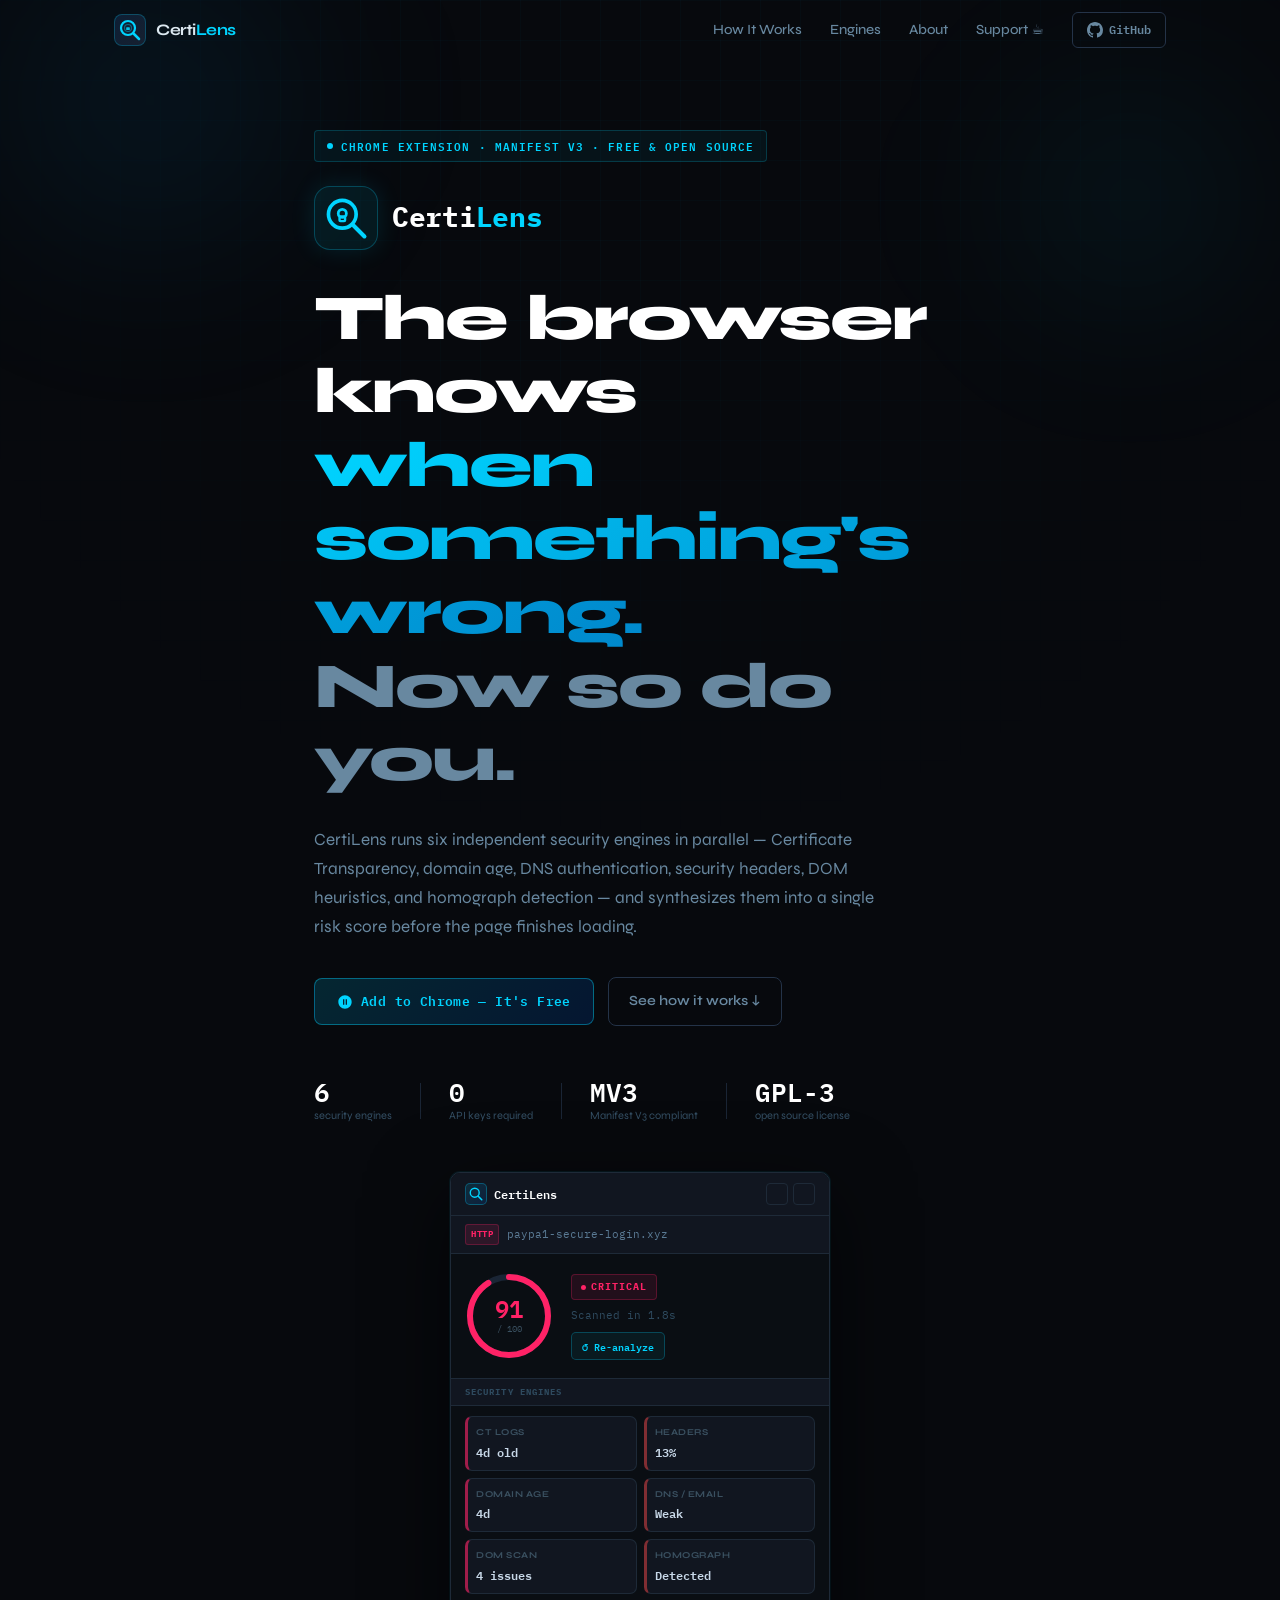
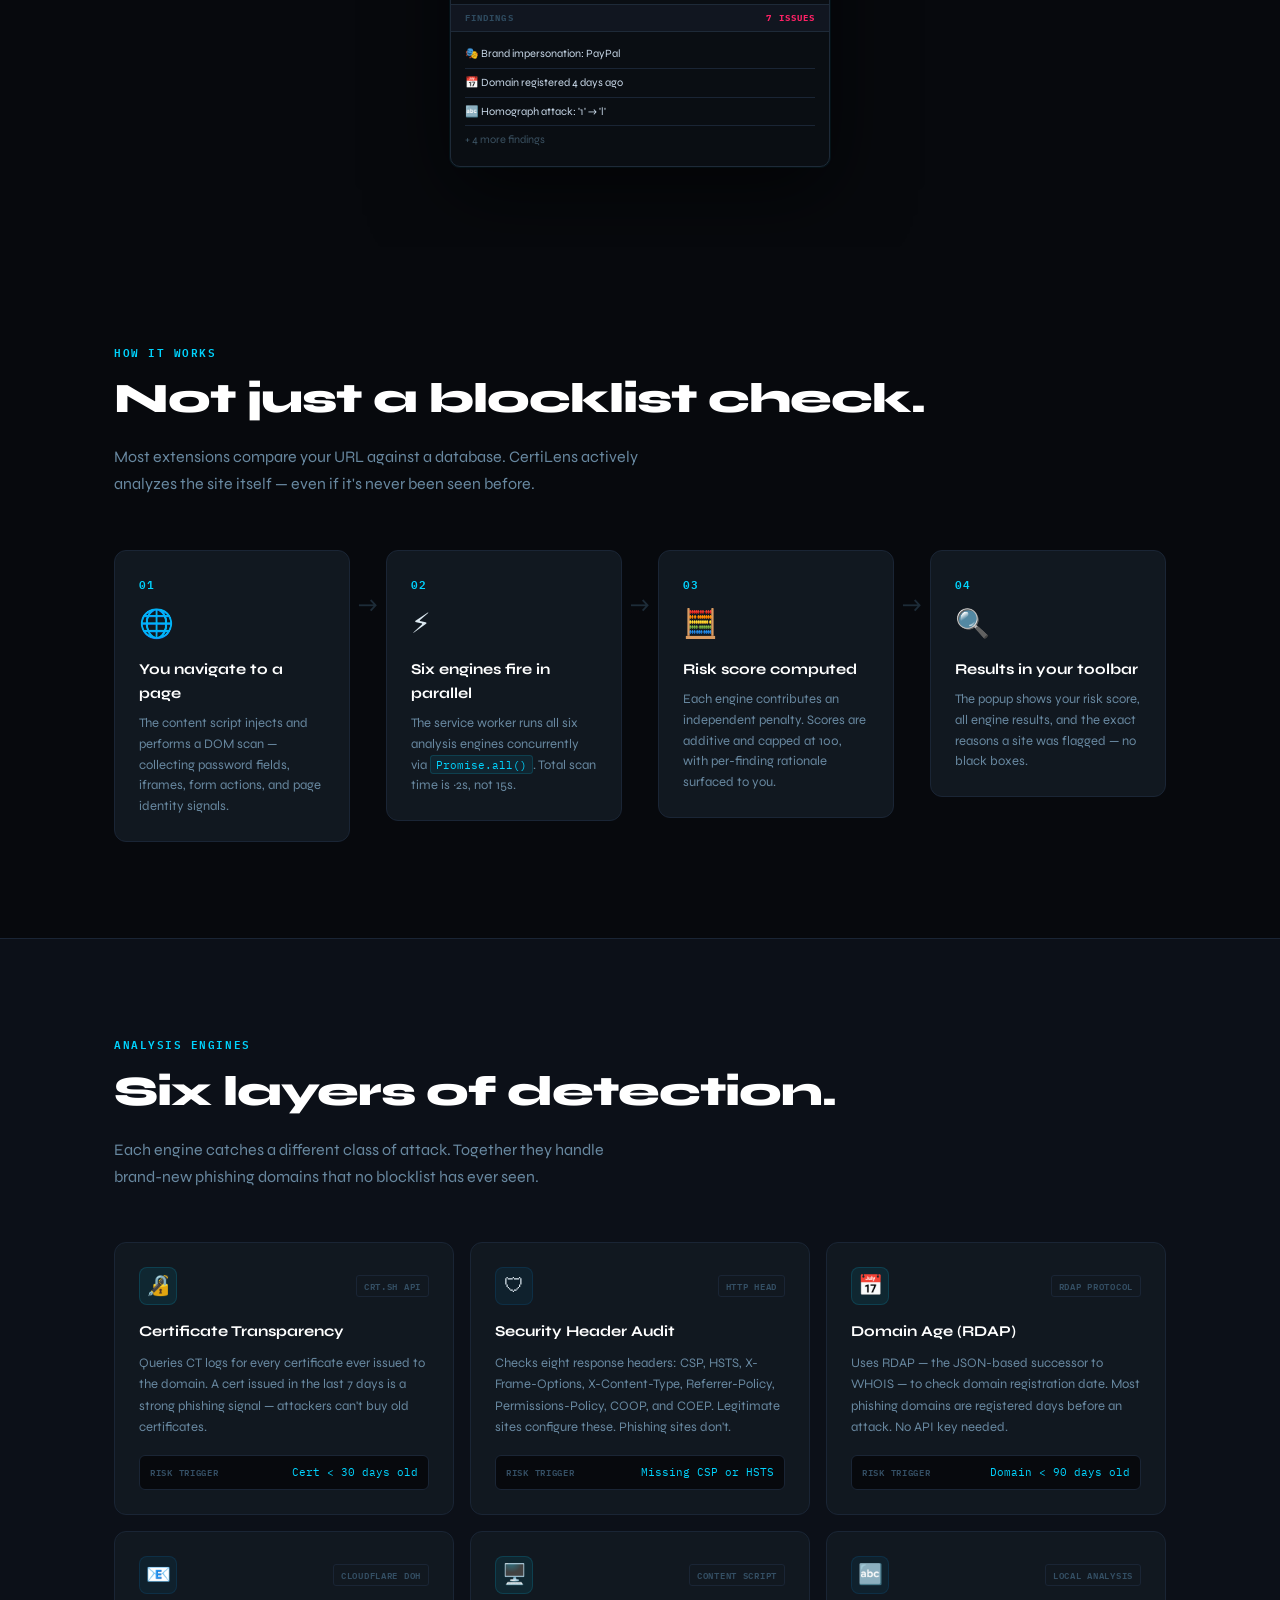
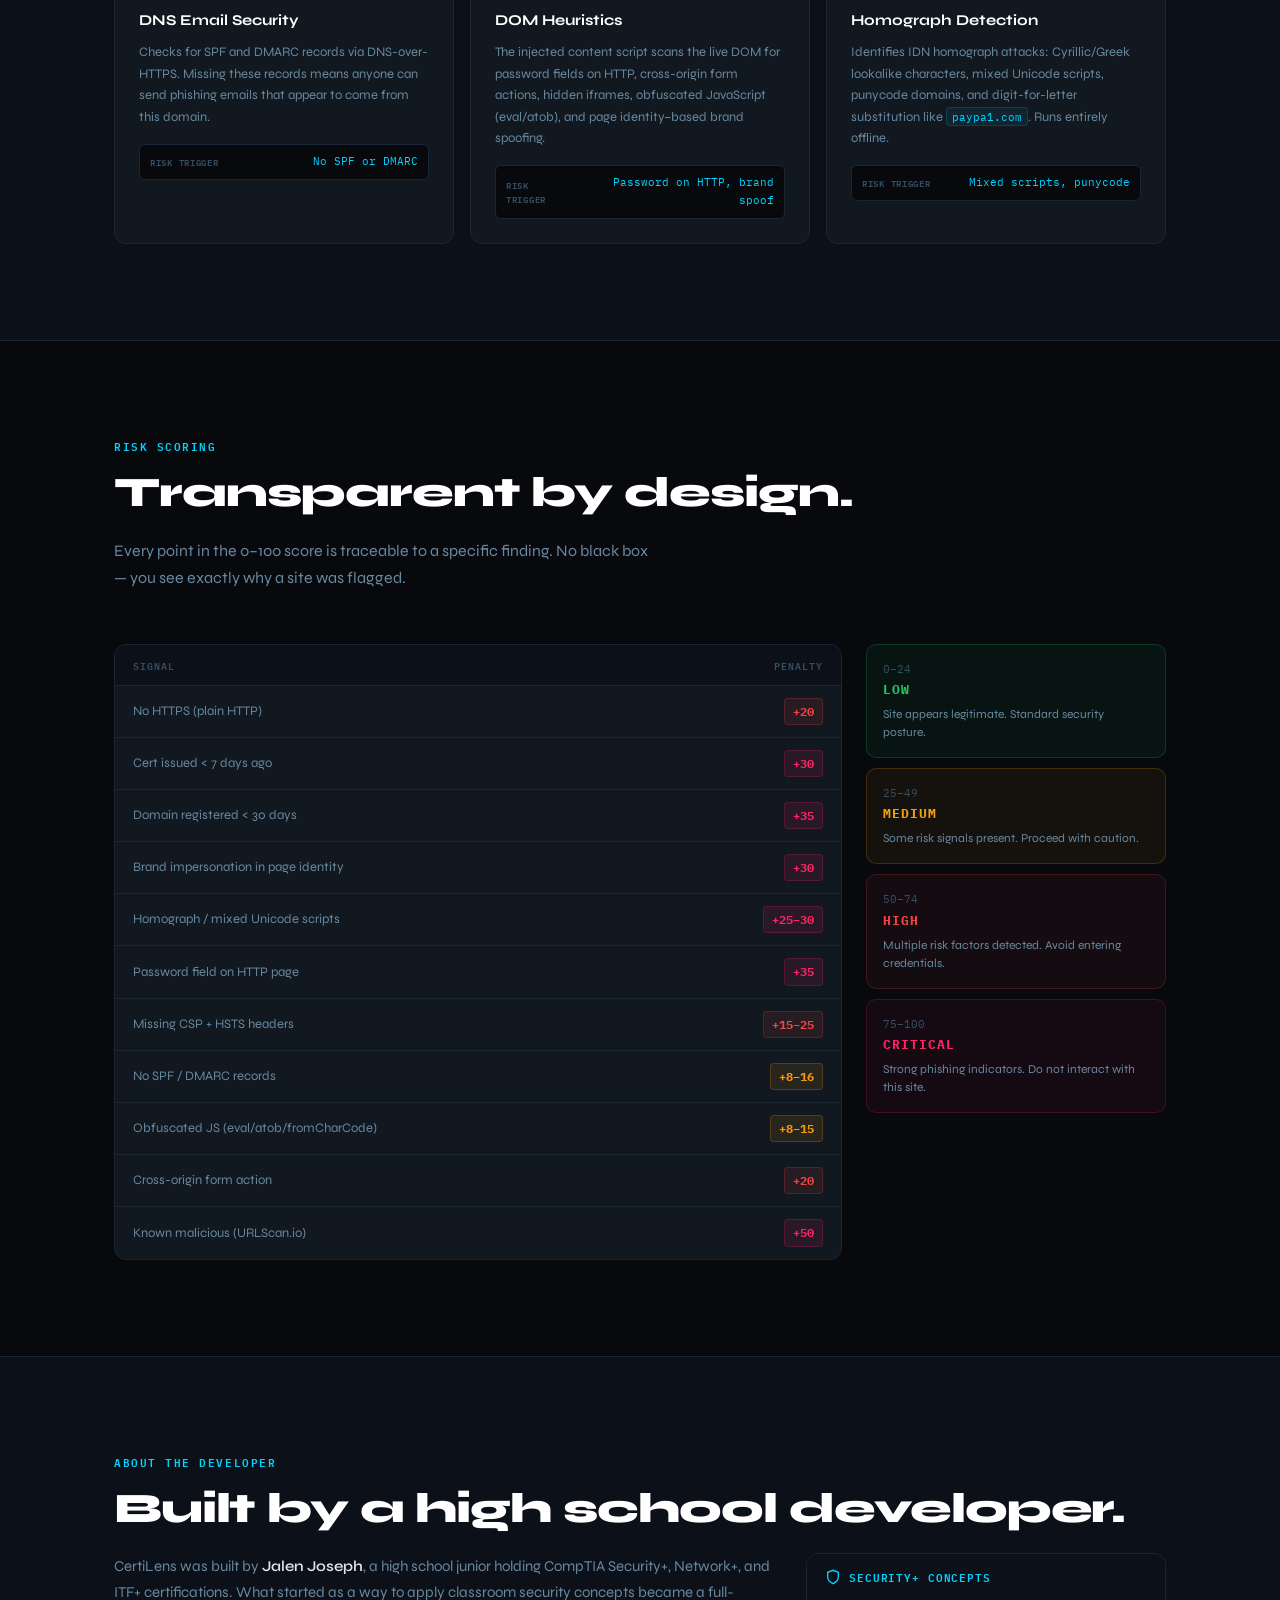
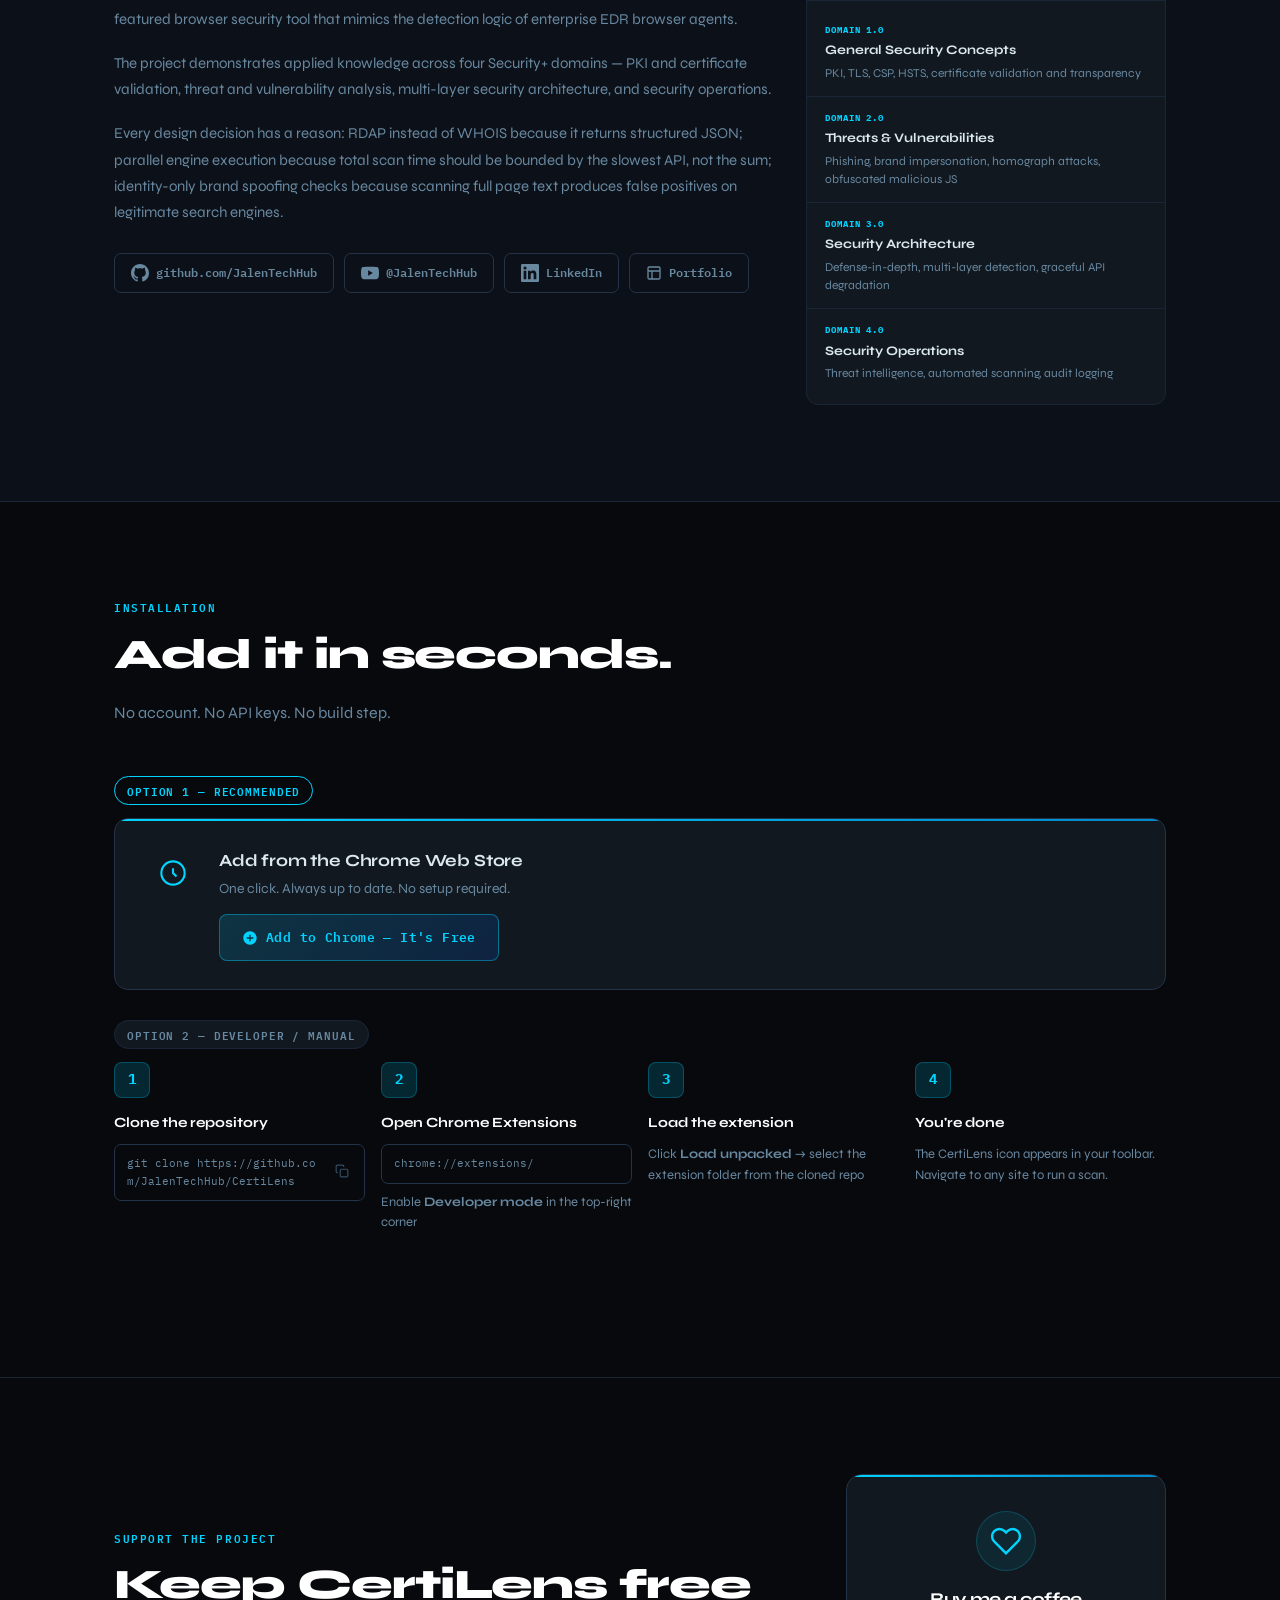
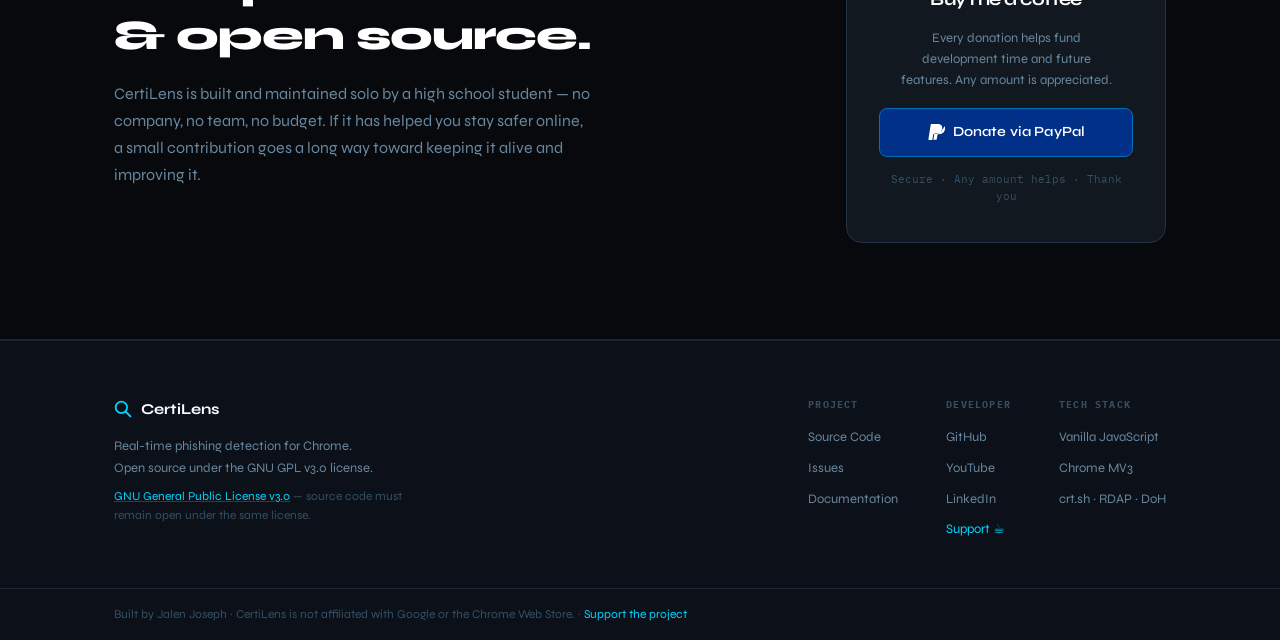
==== commit 67ca061f: "Added Files Back." ====
--- a/index.html
+++ b/index.html
@@ -4,10 +4,19 @@
   <meta charset="UTF-8">
   <meta name="viewport" content="width=device-width, initial-scale=1.0">
   <title>CertiLens — Real-Time Phishing Detection</title>
+  <meta name="google-site-verification" content="googleda5e40dd5d88e506" />
   <meta name="description" content="CertiLens is a Chrome extension that performs real-time phishing detection using Certificate Transparency logs, security header auditing, WHOIS domain analysis, and DOM heuristics.">
   <meta property="og:title" content="CertiLens — Real-Time Phishing Detection">
   <meta property="og:description" content="Six independent security engines. One risk score. Built by a high school developer passionate about cybersecurity.">
   <meta property="og:type" content="website">
+  <!-- Favicon -->
+  <link rel="icon" type="image/png" href="assets/favicon-32.png">
+  <!-- Open Graph -->
+  <meta property="og:image" content="https://jalentechhub.github.io/CertiLens-Website/assets/og-image.png">
+  <meta property="og:url" content="https://jalentechhub.github.io/CertiLens-Website/">
+  <meta property="og:type" content="website">
+  <meta name="twitter:card" content="summary_large_image">
+  <meta name="twitter:image" content="https://jalentechhub.github.io/CertiLens-Website/assets/og-image.png">
   <link rel="preconnect" href="https://fonts.googleapis.com">
   <link rel="preconnect" href="https://fonts.gstatic.com" crossorigin>
   <link href="https://fonts.googleapis.com/css2?family=IBM+Plex+Mono:ital,wght@0,300;0,400;0,600;1,400&family=Syne:wght@400;600;700;800&display=swap" rel="stylesheet">
@@ -57,6 +66,17 @@
         Chrome Extension · Manifest V3 · Free & Open Source
       </div>
 
+      <div class="hero-logo-block">
+        <div class="hero-logo-mark">
+          <svg width="48" height="48" viewBox="0 0 26 26" fill="none" xmlns="http://www.w3.org/2000/svg">
+            <circle cx="11" cy="11" r="7.5" stroke="#00d4ff" stroke-width="2"/>
+            <line x1="17.2" y1="17.2" x2="23" y2="23" stroke="#00d4ff" stroke-width="2.2" stroke-linecap="round"/>
+            <circle cx="11" cy="10.5" r="2.2" stroke="#00d4ff" stroke-width="1.5"/>
+            <rect x="9.5" y="12.2" width="3" height="2.5" rx="0.5" stroke="#00d4ff" stroke-width="1.3"/>
+          </svg>
+        </div>
+        <div class="hero-logo-name">Certi<span>Lens</span></div>
+      </div>
       <h1 class="hero-title">
         The browser knows<br>
         <span class="hero-title-accent">when something's wrong.</span><br>
@@ -70,9 +90,9 @@
       </p>
 
       <div class="hero-cta-row">
-        <a href="https://github.com/JalenTechHub/CertiLens" target="_blank" rel="noopener" class="btn-primary">
-          <svg width="16" height="16" viewBox="0 0 24 24" fill="currentColor"><path d="M12 0C5.37 0 0 5.37 0 12c0 5.31 3.435 9.795 8.205 11.385.6.105.825-.255.825-.57 0-.285-.015-1.23-.015-2.235-3.015.555-3.795-.735-4.035-1.41-.135-.345-.72-1.41-1.23-1.695-.42-.225-1.02-.78-.015-.795.945-.015 1.62.87 1.845 1.23 1.08 1.815 2.805 1.305 3.495.99.105-.78.42-1.305.765-1.605-2.67-.3-5.46-1.335-5.46-5.925 0-1.305.465-2.385 1.23-3.225-.12-.3-.54-1.53.12-3.18 0 0 1.005-.315 3.3 1.23.96-.27 1.98-.405 3-.405s2.04.135 3 .405c2.295-1.56 3.3-1.23 3.3-1.23.66 1.65.24 2.88.12 3.18.765.84 1.23 1.905 1.23 3.225 0 4.605-2.805 5.625-5.475 5.925.435.375.81 1.095.81 2.22 0 1.605-.015 2.895-.015 3.3 0 .315.225.69.825.57A12.02 12.02 0 0024 12c0-6.63-5.37-12-12-12z"/></svg>
-          View on GitHub
+        <a href="https://chromewebstore.google.com/detail/certilens-pro/gfpmhgmpjefpkjgmiheafciplajjccbb" target="_blank" rel="noopener" class="btn-primary">
+          <svg width="16" height="16" viewBox="0 0 24 24" fill="currentColor"><path d="M12 2C6.48 2 2 6.48 2 12s4.48 10 10 10 10-4.48 10-10S17.52 2 12 2zm-1 14H9V8h2v8zm4 0h-2V8h2v8z"/></svg>
+          Add to Chrome — It&#39;s Free
         </a>
         <a href="#how-it-works" class="btn-ghost">See how it works ↓</a>
       </div>
@@ -459,53 +479,72 @@
   <section class="section" id="install">
     <div class="container">
       <div class="section-label">Installation</div>
-      <h2 class="section-title">Load in 60 seconds.</h2>
+      <h2 class="section-title">Add it in seconds.</h2>
       <p class="section-desc">No account. No API keys. No build step.</p>
 
-      <div class="install-steps">
-        <div class="install-step" style="--i:0">
-          <div class="install-step-num">1</div>
-          <div class="install-step-body">
-            <div class="install-step-title">Clone the repository</div>
-            <div class="install-code">
-              <code>git clone https://github.com/JalenTechHub/CertiLens</code>
-              <button class="copy-btn" data-copy="git clone https://github.com/JalenTechHub/CertiLens" aria-label="Copy">
-                <svg width="14" height="14" viewBox="0 0 24 24" fill="none" stroke="currentColor" stroke-width="2"><rect x="9" y="9" width="13" height="13" rx="2"/><path d="M5 15H4a2 2 0 01-2-2V4a2 2 0 012-2h9a2 2 0 012 2v1"/></svg>
-              </button>
-            </div>
-          </div>
-        </div>
-        <div class="install-step" style="--i:1">
-          <div class="install-step-num">2</div>
-          <div class="install-step-body">
-            <div class="install-step-title">Open Chrome Extensions</div>
-            <div class="install-code">
-              <code>chrome://extensions/</code>
-            </div>
-            <div class="install-step-note">Enable <strong>Developer mode</strong> in the top-right corner</div>
-          </div>
-        </div>
-        <div class="install-step" style="--i:2">
-          <div class="install-step-num">3</div>
-          <div class="install-step-body">
-            <div class="install-step-title">Load the extension</div>
-            <div class="install-step-note">Click <strong>Load unpacked</strong> → select the extension folder from the cloned repo</div>
-          </div>
-        </div>
-        <div class="install-step" style="--i:3">
-          <div class="install-step-num">4</div>
-          <div class="install-step-body">
-            <div class="install-step-title">You're done</div>
-            <div class="install-step-note">The CertiLens icon appears in your toolbar. Navigate to any site to run a scan.</div>
-          </div>
-        </div>
-      </div>
-
-      <div class="install-cta">
-        <a href="https://github.com/JalenTechHub/CertiLens" target="_blank" rel="noopener" class="btn-primary btn-large">
-          <svg width="18" height="18" viewBox="0 0 24 24" fill="currentColor"><path d="M12 0C5.37 0 0 5.37 0 12c0 5.31 3.435 9.795 8.205 11.385.6.105.825-.255.825-.57 0-.285-.015-1.23-.015-2.235-3.015.555-3.795-.735-4.035-1.41-.135-.345-.72-1.41-1.23-1.695-.42-.225-1.02-.78-.015-.795.945-.015 1.62.87 1.845 1.23 1.08 1.815 2.805 1.305 3.495.99.105-.78.42-1.305.765-1.605-2.67-.3-5.46-1.335-5.46-5.925 0-1.305.465-2.385 1.23-3.225-.12-.3-.54-1.53.12-3.18 0 0 1.005-.315 3.3 1.23.96-.27 1.98-.405 3-.405s2.04.135 3 .405c2.295-1.56 3.3-1.23 3.3-1.23.66 1.65.24 2.88.12 3.18.765.84 1.23 1.905 1.23 3.225 0 4.605-2.805 5.625-5.475 5.925.435.375.81 1.095.81 2.22 0 1.605-.015 2.895-.015 3.3 0 .315.225.69.825.57A12.02 12.02 0 0024 12c0-6.63-5.37-12-12-12z"/></svg>
-          Get CertiLens on GitHub
-        </a>
+      <!-- Option 1: Chrome Web Store -->
+      <div class="install-option">
+        <div class="install-option-label">
+          <span class="install-option-badge install-option-badge--primary">Option 1 — Recommended</span>
+        </div>
+        <div class="install-option-card">
+          <div class="install-option-icon">
+            <svg width="28" height="28" viewBox="0 0 24 24" fill="none" stroke="var(--accent)" stroke-width="1.8"><circle cx="12" cy="12" r="10"/><path d="M12 8v4l3 3"/></svg>
+          </div>
+          <div class="install-option-body">
+            <div class="install-option-title">Add from the Chrome Web Store</div>
+            <div class="install-option-desc">One click. Always up to date. No setup required.</div>
+            <a href="https://chromewebstore.google.com/detail/certilens-pro/gfpmhgmpjefpkjgmiheafciplajjccbb" target="_blank" rel="noopener" class="btn-primary" style="margin-top:14px;display:inline-flex;">
+              <svg width="16" height="16" viewBox="0 0 24 24" fill="currentColor"><path d="M12 2C6.48 2 2 6.48 2 12s4.48 10 10 10 10-4.48 10-10S17.52 2 12 2zm5 11h-4v4h-2v-4H7v-2h4V7h2v4h4v2z"/></svg>
+              Add to Chrome — It&#39;s Free
+            </a>
+          </div>
+        </div>
+      </div>
+
+      <!-- Option 2: Manual / Developer -->
+      <div class="install-option" style="margin-top:32px;">
+        <div class="install-option-label">
+          <span class="install-option-badge">Option 2 — Developer / Manual</span>
+        </div>
+        <div class="install-steps">
+          <div class="install-step" style="--i:0">
+            <div class="install-step-num">1</div>
+            <div class="install-step-body">
+              <div class="install-step-title">Clone the repository</div>
+              <div class="install-code">
+                <code>git clone https://github.com/JalenTechHub/CertiLens</code>
+                <button class="copy-btn" data-copy="git clone https://github.com/JalenTechHub/CertiLens" aria-label="Copy">
+                  <svg width="14" height="14" viewBox="0 0 24 24" fill="none" stroke="currentColor" stroke-width="2"><rect x="9" y="9" width="13" height="13" rx="2"/><path d="M5 15H4a2 2 0 01-2-2V4a2 2 0 012-2h9a2 2 0 012 2v1"/></svg>
+                </button>
+              </div>
+            </div>
+          </div>
+          <div class="install-step" style="--i:1">
+            <div class="install-step-num">2</div>
+            <div class="install-step-body">
+              <div class="install-step-title">Open Chrome Extensions</div>
+              <div class="install-code">
+                <code>chrome://extensions/</code>
+              </div>
+              <div class="install-step-note">Enable <strong>Developer mode</strong> in the top-right corner</div>
+            </div>
+          </div>
+          <div class="install-step" style="--i:2">
+            <div class="install-step-num">3</div>
+            <div class="install-step-body">
+              <div class="install-step-title">Load the extension</div>
+              <div class="install-step-note">Click <strong>Load unpacked</strong> → select the extension folder from the cloned repo</div>
+            </div>
+          </div>
+          <div class="install-step" style="--i:3">
+            <div class="install-step-num">4</div>
+            <div class="install-step-body">
+              <div class="install-step-title">You're done</div>
+              <div class="install-step-note">The CertiLens icon appears in your toolbar. Navigate to any site to run a scan.</div>
+            </div>
+          </div>
+        </div>
       </div>
     </div>
   </section>
--- a/style.css
+++ b/style.css
@@ -1407,3 +1407,103 @@
     min-width: unset;
   }
 }
+
+/* ── Install Options ── */
+.install-option-label { margin-bottom: 14px; }
+
+.install-option-badge {
+  font-family: 'IBM Plex Mono', monospace;
+  font-size: 11px;
+  font-weight: 600;
+  letter-spacing: 0.08em;
+  text-transform: uppercase;
+  color: var(--text-dim);
+  background: var(--surface);
+  border: 1px solid var(--border);
+  padding: 4px 12px;
+  border-radius: 20px;
+}
+
+.install-option-badge--primary {
+  color: var(--accent);
+  border-color: var(--accent-border);
+  background: var(--accent-dim);
+}
+
+.install-option-card {
+  display: flex;
+  align-items: flex-start;
+  gap: 20px;
+  background: var(--surface);
+  border: 1px solid var(--border-2);
+  border-radius: 14px;
+  padding: 28px 32px;
+  position: relative;
+  overflow: hidden;
+}
+
+.install-option-card::before {
+  content: '';
+  position: absolute;
+  top: 0; left: 0; right: 0;
+  height: 2px;
+  background: linear-gradient(90deg, var(--accent), var(--accent-2));
+}
+
+.install-option-icon {
+  width: 52px;
+  height: 52px;
+  border-radius: 12px;
+  background: var(--accent-dim);
+  border: 1px solid var(--accent-border);
+  display: flex;
+  align-items: center;
+  justify-content: center;
+  flex-shrink: 0;
+}
+
+.install-option-title {
+  font-size: 17px;
+  font-weight: 700;
+  color: var(--text);
+  letter-spacing: -0.01em;
+}
+
+.install-option-desc {
+  font-size: 14px;
+  color: var(--text-dim);
+  margin-top: 4px;
+}
+
+/* ── Hero Logo Block ── */
+.hero-logo-block {
+  display: flex;
+  align-items: center;
+  gap: 14px;
+  margin-bottom: 32px;
+  animation: fadeInUp 0.5s ease both;
+}
+
+.hero-logo-mark {
+  width: 64px;
+  height: 64px;
+  border-radius: 16px;
+  background: rgba(0, 212, 255, 0.08);
+  border: 1px solid rgba(0, 212, 255, 0.25);
+  display: flex;
+  align-items: center;
+  justify-content: center;
+  box-shadow: 0 0 24px rgba(0, 212, 255, 0.12);
+}
+
+.hero-logo-name {
+  font-family: 'IBM Plex Mono', monospace;
+  font-size: 28px;
+  font-weight: 700;
+  color: #fff;
+  letter-spacing: -0.01em;
+}
+
+.hero-logo-name span {
+  color: var(--accent);
+}
